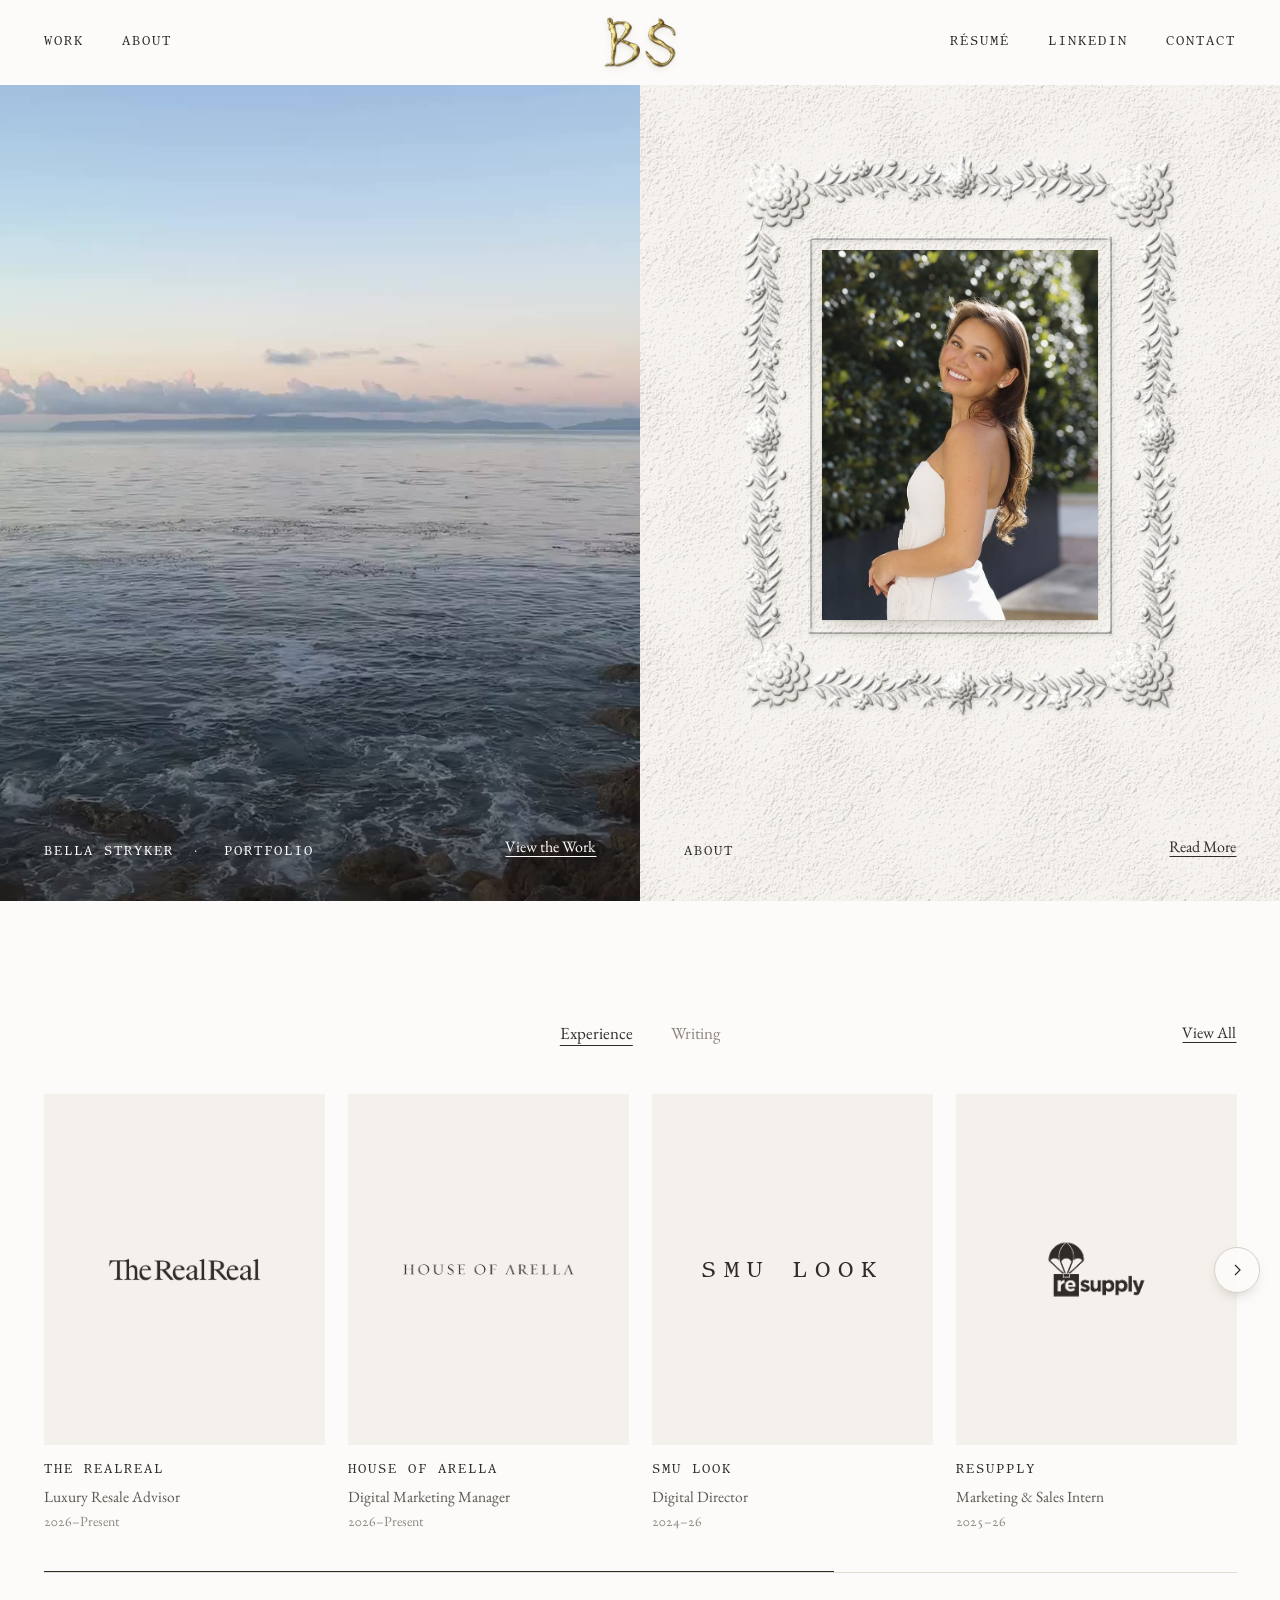
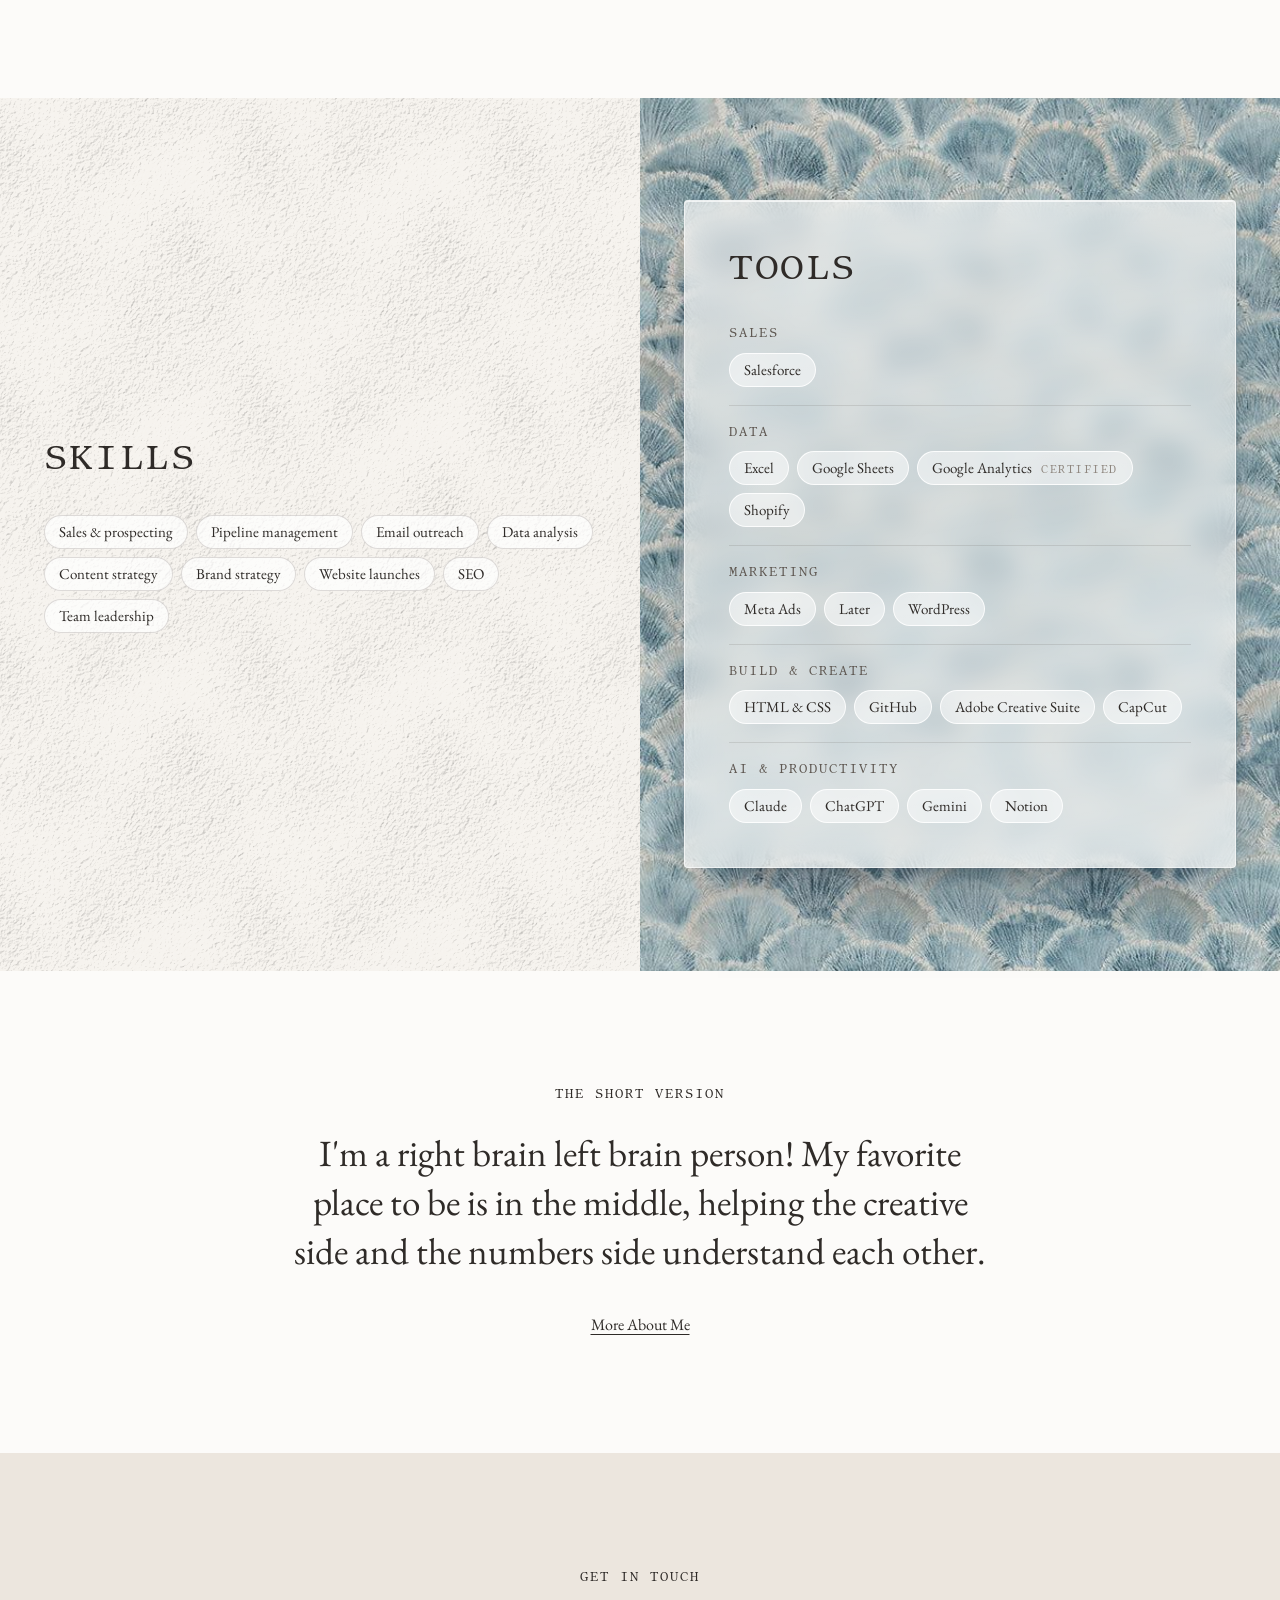
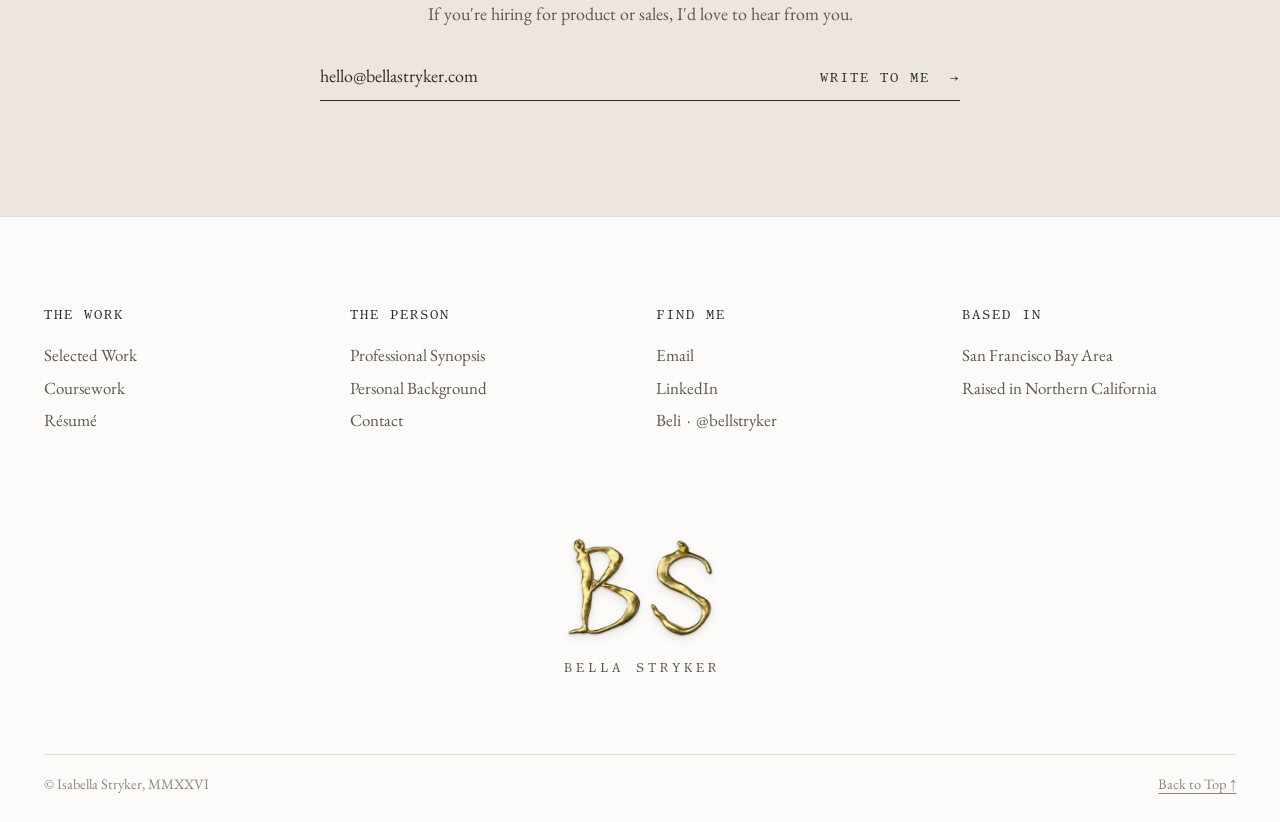
==== index.html @ 959aae9e "House of Arella role: Digital Marketing Manager Co-Authored-By: Claude Opus 5.5 <noreply@anthropic.c" ====
<!doctype html>
<html lang="en">
<head>
  <meta charset="utf-8" />
  <meta name="viewport" content="width=device-width, initial-scale=1" />
  <title>Bella Stryker — Portfolio</title>
  <meta name="description" content="Bella Stryker. Sales, product, and growth work, with degrees in Economics and Fashion Media from SMU. Based in the San Francisco Bay Area." />
  <meta name="theme-color" content="#fcfbf9" />
  <meta property="og:title" content="Bella Stryker — Portfolio" />
  <meta property="og:description" content="Bella Stryker. Sales, product, and growth work, with degrees in Economics and Fashion Media from SMU. Based in the San Francisco Bay Area." />
  <meta property="og:type" content="website" />
  <meta property="og:url" content="https://bellastryker.com/" />
  <meta property="og:image" content="https://bellastryker.com/assets/images/site/portrait.jpg" />
  <link rel="canonical" href="https://bellastryker.com/" />
  <link rel="icon" type="image/png" sizes="64x64" href="favicon.png" />
  <link rel="apple-touch-icon" href="apple-touch-icon.png" />
  <link rel="preconnect" href="https://fonts.googleapis.com" />
  <link rel="preconnect" href="https://fonts.gstatic.com" crossorigin />
  <link href="https://fonts.googleapis.com/css2?family=EB+Garamond:ital,wght@0,400;0,500;1,400&amp;family=Homemade+Apple&amp;family=Libertinus+Mono&amp;display=swap" rel="stylesheet" />
  <link rel="stylesheet" href="css/styles.css" />
  <script>
    !function(t,e){var o,n,p,r;e.__SV||(window.posthog && window.posthog.__loaded)||(window.posthog=e,e._i=[],e.init=function(i,s,a){function g(t,e){var o=e.split(".");2==o.length&&(t=t[o[0]],e=o[1]),t[e]=function(){t.push([e].concat(Array.prototype.slice.call(arguments,0)))}}(p=t.createElement("script")).type="text/javascript",p.crossOrigin="anonymous",p.async=!0,p.src=s.api_host.replace(".i.posthog.com","-assets.i.posthog.com")+"/static/array.js",(r=t.getElementsByTagName("script")[0]).parentNode.insertBefore(p,r);var u=e;for(void 0!==a?u=e[a]=[]:a="posthog",u.people=u.people||[],u.toString=function(t){var e="posthog";return"posthog"!==a&&(e+="."+a),t||(e+=" (stub)"),e},u.people.toString=function(){return u.toString(1)+".people (stub)"},o="Mi Ri init Vi Gi Rr Wi Ji Bi capture calculateEventProperties tn register register_once register_for_session unregister unregister_for_session an getFeatureFlag getFeatureFlagPayload getFeatureFlagResult isFeatureEnabled reloadFeatureFlags updateFlags updateEarlyAccessFeatureEnrollment getEarlyAccessFeatures on onFeatureFlags onSurveysLoaded onSessionId getSurveys getActiveMatchingSurveys renderSurvey displaySurvey cancelPendingSurvey canRenderSurvey canRenderSurveyAsync un identify setPersonProperties group resetGroups setPersonPropertiesForFlags resetPersonPropertiesForFlags setGroupPropertiesForFlags resetGroupPropertiesForFlags reset setIdentity clearIdentity get_distinct_id getGroups get_session_id get_session_replay_url alias set_config startSessionRecording stopSessionRecording sessionRecordingStarted captureException addExceptionStep captureLog startExceptionAutocapture stopExceptionAutocapture loadToolbar get_property getSessionProperty nn Xi createPersonProfile setInternalOrTestUser sn Hi cn opt_in_capturing opt_out_capturing has_opted_in_capturing has_opted_out_capturing get_explicit_consent_status is_capturing clear_opt_in_out_capturing Ki debug Lr rn getPageViewId captureTraceFeedback captureTraceMetric Di".split(" "),n=0;n<o.length;n++)g(u,o[n]);e._i.push([i,s,a])},e.__SV=1)}(document,window.posthog||[]);
    posthog.init('phc_nHtUKdJ2cVmvsmuaGV37hXGk35jCPASbwRm5SjpypSxK', {
        api_host: 'https://us.i.posthog.com',
        defaults: '2026-01-30',
        person_profiles: 'identified_only',
    })
  </script>
</head>
<body id="top">
  <a class="skip" href="#main">Skip to content</a>


  <header class="site-header">
    <div class="wrap site-header__inner">
      <nav class="nav" aria-label="Primary">
        <a href="work.html">Work</a>
        <a href="about.html">About</a>
      </nav>
      <button class="menu-btn" type="button" aria-expanded="false" aria-controls="drawer"><i aria-hidden="true"></i>Menu</button>

      <a href="index.html" class="wordmark" aria-label="Bella Stryker, home"><img src="assets/images/site/monogram-bs.webp" alt="BS monogram" width="672" height="459" /></a>

      <nav class="nav nav--right" aria-label="Secondary">
        <a href="assets/resume.pdf" target="_blank" rel="noopener">Résumé</a>
        <a href="https://www.linkedin.com/in/bellastryker/" target="_blank" rel="noopener">LinkedIn</a>
        <a href="contact.html">Contact</a>
      </nav>
      <a href="contact.html" class="header-cta">Contact</a>
    </div>
  </header>

  <div class="drawer" id="drawer" aria-hidden="true">
    <div class="drawer__scrim" data-close></div>
    <div class="drawer__panel" role="dialog" aria-modal="true" aria-label="Menu">
      <div class="drawer__top">
        <img class="drawer__monogram" src="assets/images/site/monogram-bs.webp" alt="BS monogram" width="672" height="459" />
        <button type="button" data-close aria-label="Close menu">
          <svg width="16" height="16" viewBox="0 0 12 12" fill="none" stroke="currentColor" stroke-width="1"><path d="M1 1l10 10M11 1L1 11"/></svg>
        </button>
      </div>
      <ul class="drawer__links">
        <li><a href="index.html">Home <span>00</span></a></li>
        <li><a href="work.html">Work <span>01</span></a></li>
        <li><a href="about.html">About <span>02</span></a></li>
        <li><a href="contact.html">Contact <span>03</span></a></li>
      </ul>
      <div class="drawer__foot">
        <a href="assets/resume.pdf" target="_blank" rel="noopener" class="link">Résumé (PDF)</a>
        <a href="https://www.linkedin.com/in/bellastryker/" target="_blank" rel="noopener" class="link">LinkedIn</a>
        <span>San Francisco Bay Area</span>
      </div>
    </div>
  </div>

  <main id="main">

    <!-- Hero: two tiles -->
    <section class="split split--hero">
      <a class="tile tile--image tile--video" href="work.html">
        <video class="tile__media" autoplay muted loop playsinline preload="auto" poster="assets/images/site/hero-ocean-poster.jpg" aria-label="Waves rolling over dark rocks under a peach and blue dusk sky">
          <source src="assets/video/hero-ocean-sm.mp4" type="video/mp4" media="(max-width: 900px)" />
          <source src="assets/video/hero-ocean.mp4" type="video/mp4" />
        </video>
        <div class="tile__caption">
          <h1 class="label">Bella Stryker &nbsp;·&nbsp; Portfolio</h1>
          <span class="link">View the Work</span>
        </div>
      </a>
      <a class="tile tile--paper" href="about.html">
        <div class="emboss">
          <img class="emboss__art" src="assets/images/site/emboss-frame.webp" alt="" width="1092" height="1362" fetchpriority="high" />
          <figure class="emboss__photo">
            <img src="assets/images/site/portrait.jpg" alt="Bella Stryker in a white dress, smiling, against a green hedge" />
          </figure>
        </div>
        <div class="tile__caption">
          <p class="label">About</p>
          <span class="link">Read More</span>
        </div>
      </a>
    </section>

    <!-- Tabbed work grid -->
    <section class="section">
      <div class="wrap">
        <div class="tabs-bar">
          <div class="tabs" role="tablist" aria-label="Selected work">
            <button class="tab" role="tab" id="tab-brand" aria-controls="panel-brand" aria-selected="true">Experience</button>
            <button class="tab" role="tab" id="tab-editorial" aria-controls="panel-editorial" aria-selected="false" tabindex="-1">Writing</button>
          </div>
          <a href="work.html" class="link">View All</a>
        </div>

        <div class="tab-panel" id="panel-brand" role="tabpanel" aria-labelledby="tab-brand">
          <div class="carousel" data-carousel>
            <button class="carousel__btn carousel__btn--prev" type="button" aria-label="Previous"><svg viewBox="0 0 16 16" aria-hidden="true"><path d="M10 3 5 8l5 5" fill="none" stroke="currentColor" stroke-width="1.2"/></svg></button>
            <div class="cards carousel__track">
            <a class="card card--swap" href="work.html#therealreal">
              <div class="card__media">
                <img class="card__logo card__logo--trr" src="assets/images/site/logo-trr.png" alt="The RealReal" />
                <div class="card__site" aria-hidden="true"><div class="card__site-bar"><i></i><i></i><i></i><span>therealreal.com</span></div><div class="card__site-view"><img src="assets/images/site/site-trr.jpg" alt="" loading="lazy" /></div></div>
              </div>
              <div class="card__body">
                <h3 class="label card__title">The RealReal</h3>
                <p class="card__sub">Luxury Resale Advisor</p>
                <p class="card__year">2026–Present</p>
              </div>
            </a>
            <a class="card card--swap" href="work.html#arella">
              <div class="card__media">
                <img class="card__logo card__logo--arella" src="assets/images/site/logo-arella.png" alt="House of Arella" />
                <div class="card__site" aria-hidden="true"><div class="card__site-bar"><i></i><i></i><i></i><span>houseofarella.com</span></div><div class="card__site-view"><img src="assets/images/site/site-arella.jpg" alt="" loading="lazy" /></div></div>
              </div>
              <div class="card__body">
                <h3 class="label card__title">House of Arella</h3>
                <p class="card__sub">Digital Marketing Manager</p>
                <p class="card__year">2026–Present</p>
              </div>
            </a>
            <a class="card card--swap" href="work.html#look">
              <div class="card__media">
                <span class="card__logo card__wordmark" aria-label="SMU LOOK">SMU LOOK</span>
                <div class="card__site" aria-hidden="true"><div class="card__site-bar"><i></i><i></i><i></i><span>smulook.com</span></div><div class="card__site-view"><img src="assets/images/smulook-screenshot.png" alt="" loading="lazy" /></div></div>
              </div>
              <div class="card__body">
                <h3 class="label card__title">SMU LOOK</h3>
                <p class="card__sub">Digital Director</p>
                <p class="card__year">2024–26</p>
              </div>
            </a>
            <a class="card card--swap" href="work.html#resupply">
              <div class="card__media">
                <img class="card__logo card__logo--resupply" src="assets/images/site/logo-resupply.png" alt="ReSupply" />
                <div class="card__site" aria-hidden="true"><div class="card__site-bar"><i></i><i></i><i></i><span>resupplyapp.com</span></div><div class="card__site-view"><img src="assets/images/site/site-resupply.jpg" alt="" loading="lazy" /></div></div>
              </div>
              <div class="card__body">
                <h3 class="label card__title">ReSupply</h3>
                <p class="card__sub">Marketing &amp; Sales Intern</p>
                <p class="card__year">2025–26</p>
              </div>
            </a>
            <a class="card card--swap" href="work.html#saisankoh">
              <div class="card__media">
                <img class="card__logo card__logo--sai" src="assets/images/site/logo-sai-sankoh.png" alt="Sai Sankoh" />
                <div class="card__site" aria-hidden="true"><div class="card__site-bar"><i></i><i></i><i></i><span>saisankoh.com</span></div><div class="card__site-view"><img src="assets/images/site/site-saisankoh.jpg" alt="" loading="lazy" /></div></div>
              </div>
              <div class="card__body">
                <h3 class="label card__title">Sai Sankoh</h3>
                <p class="card__sub">Brand Strategy Intern</p>
                <p class="card__year">2025</p>
              </div>
            </a>
            <a class="card card--swap" href="work.html#modus">
              <div class="card__media">
                <img class="card__logo card__logo--modus" src="assets/images/site/logo-modus.png" alt="ModusBPCM" />
                <div class="card__site" aria-hidden="true"><div class="card__site-bar"><i></i><i></i><i></i><span>bpcm.com</span></div><div class="card__site-view"><img src="assets/images/site/site-bpcm.jpg" alt="" loading="lazy" /></div></div>
              </div>
              <div class="card__body">
                <h3 class="label card__title">ModusBPCM</h3>
                <p class="card__sub">Design + Culture Intern</p>
                <p class="card__year">2024</p>
              </div>
            </a>
            </div>
            <button class="carousel__btn carousel__btn--next" type="button" aria-label="Next"><svg viewBox="0 0 16 16" aria-hidden="true"><path d="m6 3 5 5-5 5" fill="none" stroke="currentColor" stroke-width="1.2"/></svg></button>
            <div class="carousel__progress"><i></i></div>
          </div>
        </div>

        <div class="tab-panel" id="panel-editorial" role="tabpanel" aria-labelledby="tab-editorial" hidden>
          <div class="carousel" data-carousel>
            <button class="carousel__btn carousel__btn--prev" type="button" aria-label="Previous"><svg viewBox="0 0 16 16" aria-hidden="true"><path d="M10 3 5 8l5 5" fill="none" stroke="currentColor" stroke-width="1.2"/></svg></button>
            <div class="cards carousel__track">
            <a class="card" href="work.html#look-feature">
              <div class="card__media">
                <img class="card__doc card__doc--tall" src="assets/images/LookStory1.png" alt="Instagram story for the LOOK feature" loading="lazy" />
              </div>
              <div class="card__body">
                <h3 class="label card__title">Is Gen Z Ending Outfit Repeating?</h3>
                <p class="card__sub">Feature Story</p>
                <p class="card__year">2026</p>
              </div>
            </a>
            <a class="card" href="work.html#runway-review">
              <div class="card__media">
                <img class="card__doc" src="assets/images/site/runway-review-cover.jpg" alt="First page of the runway review" loading="lazy" />
              </div>
              <div class="card__body">
                <h3 class="label card__title">A Revolution That Wasn't</h3>
                <p class="card__sub">Runway Review</p>
                <p class="card__year">2026</p>
              </div>
            </a>
            <a class="card" href="work.html#resupply">
              <div class="card__media">
                <img class="card__doc" src="assets/images/site/resupply-journal-tile.jpg" alt="A ReSupply blog post by Isabella Stryker" loading="lazy" />
              </div>
              <div class="card__body">
                <h3 class="label card__title">The ReSupply Journal</h3>
                <p class="card__sub">29 Published Posts</p>
                <p class="card__year">2025–26</p>
              </div>
            </a>
            </div>
            <button class="carousel__btn carousel__btn--next" type="button" aria-label="Next"><svg viewBox="0 0 16 16" aria-hidden="true"><path d="m6 3 5 5-5 5" fill="none" stroke="currentColor" stroke-width="1.2"/></svg></button>
            <div class="carousel__progress"><i></i></div>
          </div>
        </div>
      </div>
    </section>

    <!-- Skills + tools -->
    <section class="split split--kit">
      <div class="kit kit--paper">
        <div class="kit__inner reveal">
          <h2 class="h-lg">Skills</h2>
          <ul class="pills pills--sm"><li>Sales &amp; prospecting</li><li>Pipeline management</li><li>Email outreach</li><li>Data analysis</li><li>Content strategy</li><li>Brand strategy</li><li>Website launches</li><li>SEO</li><li>Team leadership</li></ul>
        </div>
      </div>
      <div class="kit kit--photo">
        <div class="kit__inner kit-glass reveal">
          <h2 class="h-lg">Tools</h2>
          <dl class="stack">
          <div><dt class="label">Sales</dt><dd><ul class="pills pills--sm"><li>Salesforce</li></ul></dd></div>
          <div><dt class="label">Data</dt><dd><ul class="pills pills--sm"><li>Excel</li><li>Google Sheets</li><li>Google Analytics <span class="pill__tag">Certified</span></li><li>Shopify</li></ul></dd></div>
          <div><dt class="label">Marketing</dt><dd><ul class="pills pills--sm"><li>Meta Ads</li><li>Later</li><li>WordPress</li></ul></dd></div>
          <div><dt class="label">Build &amp; create</dt><dd><ul class="pills pills--sm"><li>HTML &amp; CSS</li><li>GitHub</li><li>Adobe Creative Suite</li><li>CapCut</li></ul></dd></div>
          <div><dt class="label">AI &amp; productivity</dt><dd><ul class="pills pills--sm"><li>Claude</li><li>ChatGPT</li><li>Gemini</li><li>Notion</li></ul></dd></div>
          </dl>
        </div>
      </div>
    </section>

    <!-- Statement -->
    <section class="section center">
      <div class="wrap reveal">
        <p class="label">The Short Version</p>
        <p class="statement">I'm a right brain left brain person! My favorite place to be is in the middle, helping the creative side and the numbers side understand each other.</p>
        <a href="about.html" class="link">More About Me</a>
      </div>
    </section>

    <section class="section bg-sand">
      <div class="wrap">
        <div class="letter reveal">
          <p class="label">Get in Touch</p>
          <p>If you're hiring for product or sales, I'd love to hear from you.</p>
          <a class="letter__row" href="mailto:hello@bellastryker.com">
            <span>hello@bellastryker.com</span>
            <span class="label">Write to Me &nbsp;→</span>
          </a>
        </div>
      </div>
    </section>
  </main>

  <footer class="site-footer">
    <div class="wrap">
      <div class="footer__cols">
        <div>
          <p class="label">The Work</p>
          <ul>
            <li><a href="work.html">Selected Work</a></li>
            <li><a href="work.html#coursework">Coursework</a></li>
            <li><a href="assets/resume.pdf" target="_blank" rel="noopener">Résumé</a></li>
          </ul>
        </div>
        <div>
          <p class="label">The Person</p>
          <ul>
            <li><a href="about.html">Professional Synopsis</a></li>
            <li><a href="about.html#off-the-clock">Personal Background</a></li>
            <li><a href="contact.html">Contact</a></li>
          </ul>
        </div>
        <div>
          <p class="label">Find Me</p>
          <ul>
            <li><a href="mailto:hello@bellastryker.com">Email</a></li>
            <li><a href="https://www.linkedin.com/in/bellastryker/" target="_blank" rel="noopener">LinkedIn</a></li>
            <li>Beli &nbsp;·&nbsp; @bellstryker</li>
          </ul>
        </div>
        <div>
          <p class="label">Based In</p>
          <ul>
            <li>San Francisco Bay Area</li>
            <li>Raised in Northern California</li>
          </ul>
        </div>
      </div>
      <img class="footer__monogram" src="assets/images/site/monogram-bs.webp" alt="BS monogram" width="672" height="459" loading="lazy" />
      <p class="label footer__name">Bella Stryker</p>
      <div class="footer__base">
        <span>© Isabella Stryker, <span data-year>MMXXVI</span></span>
        <a href="#top" class="link" style="font-size:14.5px;">Back to Top ↑</a>
      </div>
    </div>
  </footer>

  <script src="js/main.js"></script>
</body>
</html>
---- css/styles.css ----
/* =========================================================
   Isabella Stryker — bellastryker.com
   Nov 2026 redesign. Editorial, quiet-luxury system:
   Garamond serifs with italic accents, tiny tracked caps,
   warm linen neutrals, full-bleed split tiles.
   ========================================================= */

:root {
  /* Palette — warm neutrals, earth-toned ink */
  --paper:     #fcfbf9;   /* page */
  --linen:     #f4f0eb;   /* tiles, panels */
  --sand:      #ece6de;   /* deeper band */
  --stone:     #d8cfc4;   /* rules, frames */
  --hair:      #e5ded5;   /* hairlines */
  --ink:       #2f2b28;   /* text */
  --ink-soft:  #5f5852;
  --ink-mute:  #8e867e;
  --espresso:  #2a2623;   /* dark tile */
  --cream:     #f3eee7;   /* text on dark */

  /* Type */
  /* Headers & titles — Cece uses ABC Gaisyr Semi Mono (paid, Dinamo). Libertinus Mono is the free stand-in;
     to switch, add an @font-face for Gaisyr and put it first in this stack. */
  --title:   "Libertinus Mono", "Courier Prime", "Courier New", ui-monospace, monospace;
  --serif:   "EB Garamond", Garamond, Georgia, "Times New Roman", serif;

  /* Layout */
  --max: 1440px;
  --gutter: clamp(18px, 3.4vw, 52px);
  --header-h: 84px;
  --ease: cubic-bezier(.22, .61, .36, 1);
}

*, *::before, *::after { box-sizing: border-box; }

html { scroll-behavior: smooth; -webkit-text-size-adjust: 100%; }

body {
  margin: 0;
  background: var(--paper);
  color: var(--ink);
  font-family: var(--serif);
  font-size: 18px;
  line-height: 1.55;
  -webkit-font-smoothing: antialiased;
  -moz-osx-font-smoothing: grayscale;
  text-rendering: optimizeLegibility;
  overflow-x: hidden;
}

a { color: inherit; text-decoration: none; }
img, video { max-width: 100%; display: block; }
button { font: inherit; color: inherit; background: none; border: 0; padding: 0; cursor: pointer; }
p { margin: 0 0 1em; }
::selection { background: var(--sand); color: var(--ink); }

/* -------- Type primitives -------- */
.label {
  font-family: var(--title);
  font-size: 12.5px;
  font-weight: 400;
  letter-spacing: 0.16em;
  text-transform: uppercase;
  line-height: 1.4;
  margin: 0;
}
.label--mute { color: var(--ink-mute); }

h1, h2, h3, .display {
  font-family: var(--title);
  font-weight: 400;
  line-height: 1.16;
  letter-spacing: 0.04em;
  text-transform: uppercase;
  margin: 0;
}
h1 em, h2 em, h3 em, .display em { font-style: normal; }
h1, h2 { text-wrap: balance; }

.h-xl { font-size: clamp(1.9rem, 3.8vw, 3.3rem); }
.h-lg { font-size: clamp(1.7rem, 2.9vw, 2.6rem); }
.h-md { font-size: clamp(1.4rem, 2.2vw, 2rem); }

.lede {
  font-size: clamp(1.1rem, 1.5vw, 1.3rem);
  line-height: 1.55;
  color: var(--ink-soft);
}

.link {
  font-family: var(--serif);
  font-size: 16px;
  text-decoration: underline;
  text-decoration-thickness: 1px;
  text-underline-offset: 4px;
  transition: opacity .25s var(--ease), text-underline-offset .25s var(--ease);
  white-space: nowrap;
}
.link:hover { text-underline-offset: 7px; }

.wrap {
  width: 100%;
  max-width: var(--max);
  margin-inline: auto;
  padding-inline: var(--gutter);
}

.section { padding-block: clamp(64px, 9vw, 128px); }
.section--tight { padding-block: clamp(48px, 6vw, 84px); }
.bg-linen { background: var(--linen); }
.bg-sand { background: var(--sand); }
.center { text-align: center; }

.skip { position: absolute; left: -9999px; top: 8px; z-index: 100; background: var(--paper); padding: 8px 14px; }
.skip:focus { left: 12px; }

/* -------- Header -------- */
.site-header {
  position: sticky;
  top: 0;
  z-index: 50;
  background: var(--paper);
  border-bottom: 1px solid transparent;
  transition: border-color .3s var(--ease), background .3s var(--ease);
}
.site-header.is-scrolled { border-bottom-color: var(--hair); background: rgba(252, 251, 249, .96); backdrop-filter: blur(8px); }

.site-header__inner {
  height: var(--header-h);
  display: grid;
  grid-template-columns: 1fr auto 1fr;
  align-items: center;
  gap: 24px;
}

.nav { display: flex; gap: clamp(22px, 3vw, 52px); }
.nav--right { justify-content: flex-end; }
.nav a {
  position: relative;
  font-family: var(--title);
  font-size: 12.5px;
  font-weight: 400;
  letter-spacing: 0.16em;
  text-transform: uppercase;
  padding-block: 6px;
}
.nav a::after {
  content: "";
  position: absolute;
  left: 0; right: 0; bottom: 0;
  height: 1px;
  background: currentColor;
  transform: scaleX(0);
  transform-origin: left;
  transition: transform .35s var(--ease);
}
.nav a:hover::after, .nav a[aria-current="page"]::after { transform: scaleX(1); }

.wordmark { display: block; line-height: 0; }
.wordmark img {
  height: clamp(44px, 4vw, 58px);
  width: auto;
  filter: drop-shadow(0 1px .5px rgba(90, 66, 30, .25)) drop-shadow(0 3px 3px rgba(90, 66, 30, .1));
}

.menu-btn, .header-cta { display: none; }

/* -------- Mobile drawer -------- */
.drawer {
  position: fixed;
  inset: 0;
  z-index: 80;
  pointer-events: none;
}
.drawer__scrim {
  position: absolute; inset: 0;
  background: rgba(42, 38, 35, .35);
  opacity: 0;
  transition: opacity .4s var(--ease);
}
.drawer__panel {
  position: absolute;
  top: 0; left: 0; bottom: 0;
  width: min(420px, 88vw);
  background: var(--paper);
  transform: translateX(-100%);
  transition: transform .5s var(--ease);
  display: flex;
  flex-direction: column;
  padding: 22px var(--gutter) 32px;
  overflow-y: auto;
}
.drawer.is-open { pointer-events: auto; }
.drawer.is-open .drawer__scrim { opacity: 1; }
.drawer.is-open .drawer__panel { transform: none; }
.drawer__top { display: flex; justify-content: space-between; align-items: center; margin-bottom: 44px; }
.drawer__links { list-style: none; margin: 0; padding: 0; }
.drawer__links li { border-bottom: 1px solid var(--hair); }
.drawer__links a {
  display: flex; justify-content: space-between; align-items: baseline;
  font-family: var(--title);
  font-size: 24px;
  font-weight: 400;
  text-transform: uppercase;
  letter-spacing: .06em;
  padding-block: 16px;
}
.drawer__links a span { font-size: 12px; letter-spacing: .16em; color: var(--ink-mute); }
.drawer__foot { margin-top: auto; padding-top: 40px; display: grid; gap: 10px; font-size: 16px; color: var(--ink-soft); }
body.is-locked { overflow: hidden; }

/* -------- Split tiles (the Cece motif) -------- */
.split {
  display: grid;
  grid-template-columns: 1fr 1fr;
}
.split--hero { min-height: calc(100vh - var(--header-h)); min-height: calc(100svh - var(--header-h)); }

.tile {
  position: relative;
  overflow: hidden;
  min-height: clamp(520px, 62vw, 860px);
  display: flex;
  align-items: center;
  justify-content: center;
  isolation: isolate;
}
.split--hero .tile { min-height: 100%; }

.tile--image > img,
.tile--image > video,
.tile--image > picture img {
  position: absolute; inset: 0;
  width: 100%; height: 100%;
  object-fit: cover;
  z-index: -2;
  transition: transform 1.6s var(--ease);
}
.tile--image::after {           /* soft scrim so captions read */
  content: "";
  position: absolute; inset: auto 0 0 0;
  height: 42%;
  background: linear-gradient(to top, rgba(28, 24, 21, .52), rgba(28, 24, 21, 0));
  z-index: -1;
}
a.tile--image:hover > img, a.tile--image:hover > video { transform: scale(1.025); }
.tile--video { background: #93a3b5 url("../assets/images/site/hero-ocean-poster.jpg") center / cover; }

.tile--linen { background: var(--linen); }
.tile--dark { background: var(--espresso); color: var(--cream); }
.tile--image, .tile--dark { color: #fff; }

.tile__caption {
  position: absolute;
  left: var(--gutter); right: var(--gutter); bottom: clamp(24px, 3.2vw, 46px);
  display: grid;
  grid-template-columns: 1fr auto;
  column-gap: 24px;
  row-gap: 12px;
  align-items: end;
}
.tile__caption .label { grid-column: 1; }
.tile__caption p:not(.label) { grid-column: 1; margin: 0; font-size: 16.5px; line-height: 1.45; max-width: 34ch; }
.tile__caption .link { grid-column: 2; grid-row: 1; justify-self: end; }
.tile--linen .tile__caption { color: var(--ink); }

/* Framed photo on a linen tile */
.frame {
  width: min(46%, 380px, calc((100vh - 360px) * 0.72));
  min-width: 200px;
  background: var(--paper);
  padding: clamp(10px, 1.2vw, 16px);
  border: 1px solid var(--stone);
  outline: 1px solid var(--stone);
  outline-offset: clamp(8px, 1vw, 14px);
  box-shadow: 0 30px 60px -34px rgba(47, 43, 40, .35);
  margin-bottom: 96px;
}
.frame img { width: 100%; aspect-ratio: 3 / 4; object-fit: cover; }

/* Embossed-paper frame (hero) — photo window sits at 74,82 → 290,372 of a 364×454 artboard */
.tile--paper { background-color: #f6f3ee; }
/* tactile cotton-paper relief, lit from the top-left like the embossing; sits over the frame art, under the photo */
.tile--paper::before {
  content: "";
  position: absolute; inset: 0;
  z-index: 1;
  pointer-events: none;
  background: url("../assets/images/site/paper-texture.jpg") 0 0 / 256px 256px;
  mix-blend-mode: hard-light;
  opacity: var(--paper-tooth, .4);
}
.tile--paper .emboss__photo { z-index: 2; }
.tile--paper .tile__caption { z-index: 3; }
.emboss {
  position: relative;
  width: min(80%, 560px, calc((100vh - 320px) * 0.8018));
  min-width: 240px;
  aspect-ratio: 364 / 454;
  margin-bottom: 116px;
}
.emboss__art { position: absolute; inset: 0; width: 100%; height: 100%; }
.emboss__photo {
  position: absolute;
  left: 20.33%; top: 18.06%; width: 59.34%; height: 63.88%;
  margin: 0;
  background: var(--linen);
  box-shadow: 0 1px 1.5px rgba(70, 58, 48, .16), 0 12px 24px -14px rgba(70, 58, 48, .38);
}
.emboss__photo img { width: 100%; height: 100%; object-fit: cover; object-position: 58% 26%; transition: transform 1.6s var(--ease); }
a.tile--paper:hover .emboss__photo img { transform: scale(1.02); }
.emboss__photo { overflow: hidden; }
.tile--paper .tile__caption { color: var(--ink); }

/* Dark tile with centred display line */
.tile__feature {
  text-align: center;
  padding: 0 var(--gutter) 90px;
}
.tile__feature .display {
  font-size: clamp(1.9rem, 3.6vw, 3.2rem);
  letter-spacing: .05em;
  margin-top: 20px;
}
.tile__feature .label { color: rgba(243, 238, 231, .7); }
.tile--dark::before {          /* engraved double frame */
  content: "";
  position: absolute;
  inset: clamp(12px, 1.3vw, 18px);
  border: 1px solid rgba(243, 238, 231, .16);
  outline: 1px solid rgba(243, 238, 231, .1);
  outline-offset: -8px;
  pointer-events: none;
}
.tile--dark .tile__caption { left: calc(var(--gutter) + 10px); right: calc(var(--gutter) + 10px); }

/* -------- Tabbed work grid -------- */
.tabs-bar {
  display: grid;
  grid-template-columns: 1fr auto 1fr;
  align-items: center;
  margin-bottom: clamp(28px, 3.4vw, 44px);
}
.tabs { display: flex; gap: clamp(20px, 3vw, 40px); justify-content: center; grid-column: 2; }
.tab {
  font-family: var(--serif);
  font-size: 17px;
  color: var(--ink-mute);
  padding-block: 4px;
  text-decoration: underline;
  text-decoration-color: transparent;
  text-decoration-thickness: 1px;
  text-underline-offset: 6px;
  transition: color .25s var(--ease), text-decoration-color .25s var(--ease);
}
.tab:hover { color: var(--ink); }
.tab[aria-selected="true"] { color: var(--ink); text-decoration-color: currentColor; }
.tabs-bar .link { grid-column: 3; justify-self: end; }

.tab-panel[hidden] { display: none; }
.cards {
  display: grid;
  grid-template-columns: repeat(4, 1fr);
  gap: clamp(14px, 1.8vw, 26px);
  animation: fade .6s var(--ease);
}
@keyframes fade { from { opacity: 0; transform: translateY(8px); } to { opacity: 1; transform: none; } }

.card { display: block; }
.card__media {
  position: relative;
  aspect-ratio: 4 / 5;
  background: var(--linen);
  overflow: hidden;
  display: grid;
  place-items: center;
}
.card__media > * { grid-area: 1 / 1; }
.card__logo { width: 58%; max-height: 44%; object-fit: contain; transition: transform .8s var(--ease); }
.card__logo--arella { width: 68%; }
.card__logo--resupply { width: 38%; }
.card__logo--sai { width: 46%; }
.card__logo--modus { width: 44%; }
.card__wordmark { width: auto; font-family: var(--title); font-size: clamp(1.15rem, 1.9vw, 1.6rem); letter-spacing: .32em; text-transform: uppercase; color: var(--ink); white-space: nowrap; }
.card__doc {
  width: 60%;
  box-shadow: 0 22px 40px -24px rgba(47, 43, 40, .45), 0 1px 2px rgba(47, 43, 40, .08);
  transition: transform .8s var(--ease);
}
.card__doc--tall { width: 44%; }
.card__alt {
  position: absolute; inset: 0;
  width: 100%; height: 100%;
  object-fit: cover;
  opacity: 0;
  transition: opacity .6s var(--ease), transform 1.2s var(--ease);
  transform: scale(1.03);
}
.card__alt--blend { mix-blend-mode: multiply; }
.card:hover .card__alt, .card:focus-visible .card__alt { opacity: 1; transform: none; }
.card:hover .card__logo, .card:hover .card__doc { transform: scale(1.04); }
.card__logo { transition: transform .8s var(--ease), opacity .4s var(--ease); }
.card--swap:hover .card__logo, .card--swap:focus-visible .card__logo { opacity: 0; }
.card__body { padding-top: 16px; }
.card__title { font-size: 12.5px; }
.card__sub { margin: 6px 0 0; font-size: 15.5px; color: var(--ink-soft); }
.card__year { margin: 2px 0 0; font-size: 14px; color: var(--ink-mute); font-variant-numeric: oldstyle-nums; }

/* -------- Four-up values row -------- */
.values {
  display: grid;
  grid-template-columns: repeat(4, 1fr);
  gap: clamp(24px, 3vw, 48px);
}
.value { display: grid; grid-template-columns: 46px 1fr; column-gap: 18px; align-content: start; align-items: start; }
.value svg { width: 46px; height: 46px; color: var(--ink); grid-row: span 2; }
.value .label { padding-top: 6px; }
.value p { margin: 8px 0 0; font-size: 15.5px; line-height: 1.5; color: var(--ink-soft); grid-column: 2; }
.values--rule { border-top: 1px solid var(--hair); padding-top: clamp(32px, 4vw, 52px); }

/* -------- Statement paragraph -------- */
.statement {
  font-family: var(--serif);
  font-weight: 400;
  font-size: clamp(1.6rem, 2.9vw, 2.45rem);
  line-height: 1.32;
  max-width: 25em;
  margin: 26px auto 34px;
  text-wrap: balance;
}
.statement em { font-style: italic; }

/* -------- Gallery (off the clock) -------- */
.gallery-head { display: flex; justify-content: space-between; align-items: end; gap: 24px; margin-bottom: 28px; }
.gallery-head h2 { font-size: clamp(1.4rem, 2.2vw, 1.9rem); }
.gallery { display: grid; grid-template-columns: repeat(4, 1fr); gap: clamp(8px, 1vw, 14px); }
.gallery figure { margin: 0; position: relative; overflow: hidden; }
.gallery img { width: 100%; aspect-ratio: 1; object-fit: cover; transition: transform 1.2s var(--ease); }
.gallery figcaption {
  position: absolute; inset: auto 0 0 0;
  padding: 40px 16px 14px;
  font-style: italic;
  font-size: 15px;
  color: #fff;
  background: linear-gradient(to top, rgba(28, 24, 21, .55), transparent);
  opacity: 0;
  transition: opacity .4s var(--ease);
}
.gallery figure:hover img { transform: scale(1.04); }
.gallery figure:hover figcaption { opacity: 1; }

/* -------- Letter band (newsletter stand-in) -------- */
.letter { max-width: 640px; margin-inline: auto; text-align: center; }
.letter p:not(.label) { font-size: 18px; color: var(--ink-soft); margin: 14px 0 34px; }
.letter__row {
  display: flex; justify-content: space-between; align-items: baseline; gap: 20px;
  border-bottom: 1px solid var(--ink);
  padding-bottom: 10px;
  text-align: left;
  font-size: 18px;
  transition: gap .3s var(--ease);
}
.letter__row .label { white-space: nowrap; }
.letter__row:hover { gap: 32px; }

/* -------- Footer -------- */
.site-footer { padding-top: clamp(56px, 7vw, 96px); border-top: 1px solid var(--hair); }
.footer__cols { display: grid; grid-template-columns: repeat(4, 1fr); gap: 32px; }
.footer__cols ul { list-style: none; margin: 18px 0 0; padding: 0; display: grid; gap: 6px; }
.footer__cols a, .footer__cols li { font-size: 17px; color: var(--ink-soft); }
.footer__cols a:hover { color: var(--ink); text-decoration: underline; text-underline-offset: 4px; }
.footer__monogram {
  display: block;
  height: clamp(84px, 8vw, 124px);
  width: auto;
  margin: clamp(64px, 8vw, 112px) auto 0;
  filter: drop-shadow(0 1px 1px rgba(90, 66, 30, .28)) drop-shadow(0 4px 4px rgba(90, 66, 30, .12));
}
.drawer__monogram { height: 38px; width: auto; filter: drop-shadow(0 1px 1px rgba(90, 66, 30, .2)); }
.footer__name {
  text-align: center;
  letter-spacing: .32em;
  padding-left: .32em;            /* optically re-centre trailing tracking */
  color: var(--ink-soft);
  margin: 22px 0 clamp(52px, 6vw, 84px);
}
.footer__base {
  display: flex; justify-content: space-between; gap: 16px;
  border-top: 1px solid var(--hair);
  padding-block: 18px 26px;
  font-size: 14.5px;
  color: var(--ink-mute);
}

/* -------- Page hero (interior pages) -------- */
.page-hero { text-align: center; padding-block: clamp(72px, 10vw, 140px) clamp(48px, 6vw, 80px); }
.page-hero h1 { margin: 24px auto 28px; max-width: 18em; }
.page-hero .lede { max-width: 44ch; margin-inline: auto; }

.index-strip {
  display: flex; flex-wrap: wrap; justify-content: center;
  gap: 10px clamp(18px, 2.6vw, 36px);
  border-block: 1px solid var(--hair);
  padding-block: 18px;
}
.index-strip a { font-family: var(--title); font-size: 12.5px; letter-spacing: .16em; text-transform: uppercase; color: var(--ink-soft); }
.index-strip a span { margin-right: 8px; color: var(--ink-mute); }
.index-strip a:hover { color: var(--ink); }

/* Work page: texture collage as a full-bleed hero photo.
   --veil is how much paper sits over the image (higher = softer); the radial glow keeps the headline legible. */
.hero-photo {
  --veil: .4;
  background:
    radial-gradient(ellipse var(--glow-w, 48%) 58% at 50% 50%, rgba(252, 251, 249, .62), rgba(252, 251, 249, 0) 72%),
    linear-gradient(rgba(252, 251, 249, var(--veil)), rgba(252, 251, 249, var(--veil))),
    url("../assets/images/site/work-hero.jpg") center / cover no-repeat;
}
.hero-photo .page-hero { padding-block: clamp(96px, 12vw, 168px); }
.hero-photo + .wrap .index-strip { border-top: 0; }
@media (max-width: 560px) { .hero-photo { --veil: .5; --glow-w: 95%; } }

/* Home: skills + tools, two panels. Same materials as the hero and About:
   textured paper on the left, a frosted-glass card over the blue embroidery on the right. */
.split--kit .kit { position: relative; isolation: isolate; display: flex; align-items: center; padding: clamp(64px, 8vw, 120px) var(--gutter); }
.kit--paper { background-color: #f6f3ee; }
.kit--paper::before {
  content: ""; position: absolute; inset: 0; z-index: -1; pointer-events: none;
  background: url("../assets/images/site/paper-texture.jpg") 0 0 / 256px 256px;
  mix-blend-mode: hard-light; opacity: var(--paper-tooth, .4);
}
.kit--photo { background: #a9bccb url("../assets/images/site/scrap-fans-blue.jpg") center / cover no-repeat; }
.kit__inner { width: 100%; max-width: 560px; margin-inline: auto; }
.kit h2 { margin: 0 0 clamp(24px, 3vw, 36px); }
.kit-glass {
  padding: clamp(28px, 3.5vw, 48px);
  border-radius: 4px;
  background: linear-gradient(170deg, rgba(255, 255, 255, .64) 0%, rgba(255, 255, 255, .5) 50%, rgba(255, 255, 255, .66) 100%);
  -webkit-backdrop-filter: blur(14px) saturate(1.1);
  backdrop-filter: blur(14px) saturate(1.1);
  border: 1px solid rgba(255, 255, 255, .6);
  box-shadow: inset 0 1px 0 rgba(255, 255, 255, .7), 0 10px 22px -14px rgba(10, 20, 35, .35), 0 40px 70px -34px rgba(10, 20, 35, .5);
}
.pills { list-style: none; margin: 0; padding: 0; display: flex; flex-wrap: wrap; gap: 10px; }
.pills li { border: 1px solid rgba(95, 88, 82, .32); border-radius: 999px; padding: 9px 18px; font-size: 16.5px; line-height: 1.2; color: var(--ink); background: rgba(255, 255, 255, .28); }
.pills--sm { gap: 8px; }
.pills--sm li { font-size: 15px; padding: 7px 14px; border-color: rgba(255, 255, 255, .85); background: rgba(255, 255, 255, .5); }
.kit--paper .pills--sm li { border-color: rgba(95, 88, 82, .2); background: rgba(255, 255, 255, .7); }
.pill__tag { font-family: var(--title); font-size: 10.5px; letter-spacing: .14em; text-transform: uppercase; color: var(--ink-mute); margin-left: 6px; }
.stack { margin: 0; display: grid; gap: 18px; }
.stack > div { display: grid; gap: 10px; padding-top: 18px; border-top: 1px solid rgba(95, 88, 82, .16); }
.stack > div:first-child { border-top: 0; padding-top: 0; }
.stack dt { color: var(--ink-soft); }
.stack dd { margin: 0; }

/* Sub-section heading inside a page (e.g. Coursework on Work) */
.subhead { text-align: center; padding-block: clamp(72px, 9vw, 128px) clamp(8px, 2vw, 24px); border-bottom: 0; scroll-margin-top: var(--header-h); }
.subhead h2 { margin: 24px auto 28px; max-width: 18em; }
.subhead .lede { max-width: 44ch; margin-inline: auto; }

/* -------- Case studies -------- */
.case { padding-block: clamp(64px, 8vw, 120px); border-bottom: 1px solid var(--hair); scroll-margin-top: var(--header-h); }
.case:last-of-type { border-bottom: 0; }
.case__inner {
  display: grid;
  grid-template-columns: minmax(240px, 4fr) 8fr;
  gap: clamp(32px, 6vw, 112px);
  align-items: start;
}
.case__aside { position: sticky; top: calc(var(--header-h) + 32px); }
.case__no { font-family: var(--title); text-transform: uppercase; letter-spacing: .06em; font-size: clamp(1.8rem, 2.8vw, 2.5rem); line-height: 1; margin: 0 0 28px; color: var(--ink-mute); }
.case__meta { margin: 0; display: grid; gap: 16px; border-top: 1px solid var(--hair); padding-top: 22px; }
.case__meta dt { font-family: var(--title); font-size: 12px; letter-spacing: .16em; text-transform: uppercase; color: var(--ink-mute); }
.case__meta dd { margin: 3px 0 0; font-size: 18px; }
.case__aside-media { margin-top: 32px; display: block; }
.case__main h2 { font-size: clamp(1.55rem, 2.5vw, 2.25rem); line-height: 1.2; margin-bottom: clamp(32px, 4vw, 52px); max-width: 22em; }
.case__body { display: grid; gap: 30px; max-width: 64ch; }
.case__block .label { margin-bottom: 10px; color: var(--ink-mute); }
.case__block p { margin: 0; font-size: 18.5px; line-height: 1.6; }
.case__meta-note { display: block; margin-top: 2px; font-size: 15px; color: var(--ink-mute); }
/* Results grid (The RealReal) */
.stats { list-style: none; margin: 4px 0 0; padding: 0; display: grid; grid-template-columns: repeat(2, minmax(0, 1fr)); gap: 28px 40px; }
.stats li { border-top: 1px solid var(--hair); padding-top: 16px; }
.stats__num { display: block; font-family: var(--title); font-size: clamp(1.9rem, 3vw, 2.6rem); line-height: 1.05; letter-spacing: .02em; text-transform: uppercase; color: var(--ink); white-space: nowrap; }
.stats__text { display: block; margin-top: 10px; font-size: 16.5px; line-height: 1.45; color: var(--ink-soft); }
.case__block .stats__note { margin-top: 22px; font-size: 14.5px; color: var(--ink-soft); }
@media (max-width: 560px) { .stats { gap: 24px 20px; } .stats__num { font-size: 1.65rem; } .stats__text { font-size: 15.5px; } }
/* Percent-of-quota bars (The RealReal): name | bar | value, quota hairline at 100% */
.quota { margin: 40px 0 0; }
.quota__chart { --name: 52px; --val: 52px; --gap: 14px; --bar: #b0873a; }
.quota__group { margin: 16px 0 2px; font-family: var(--title); font-size: 11.5px; letter-spacing: .16em; text-transform: uppercase; color: var(--ink-soft); }
.quota__group:first-child { margin-top: 4px; }
.quota__row { display: grid; grid-template-columns: var(--name) minmax(0, 1fr) var(--val); column-gap: var(--gap); align-items: center; }
.quota__name { font-size: 16px; color: var(--ink-soft); }
.quota__track { position: relative; height: 32px; display: flex; align-items: center; border-left: 1px solid var(--stone); }
.quota__track::after { content: ""; position: absolute; z-index: 2; top: 0; bottom: 0; left: calc(50% - .5px); width: 1px; background: var(--ink-soft); }
.quota__bar { position: relative; z-index: 1; height: 14px; width: calc(var(--v) / 200 * 100%); background: var(--bar); border-radius: 0 4px 4px 0; transition: filter .2s var(--ease); }
.quota__row:hover .quota__bar { filter: brightness(.86); }
.quota__val { font-family: var(--title); font-size: 15px; color: var(--ink); text-align: right; }
.quota__axis { display: grid; grid-template-columns: var(--name) minmax(0, 1fr) var(--val); column-gap: var(--gap); margin-top: 4px; }
.quota__ticks { position: relative; height: 22px; border-top: 1px solid var(--stone); font-family: var(--title); font-size: 11.5px; letter-spacing: .04em; color: var(--ink-soft); }
.quota__ticks span { position: absolute; top: 5px; }
.quota__ticks span:nth-child(1) { left: 0; }
.quota__ticks span:nth-child(2) { left: 50%; transform: translateX(-50%); }
.quota__ticks span:nth-child(3) { right: 0; }
.sr-only { position: absolute; width: 1px; height: 1px; padding: 0; margin: -1px; overflow: hidden; clip: rect(0 0 0 0); white-space: nowrap; border: 0; }

.media-tile { background: var(--linen); display: grid; place-items: center; aspect-ratio: 4 / 5; overflow: hidden; }
.media-tile video, .media-tile img.cover { width: 100%; height: 100%; object-fit: cover; }
.media-tile .blend { mix-blend-mode: multiply; }
.media-tile .logo { width: 56%; }
.media-tile--wide { aspect-ratio: 16 / 8; margin-top: clamp(40px, 5vw, 64px); }
.media-tile--wide .logo { width: min(36%, 300px); }
.media-caption { margin-top: 12px; font-size: 14.5px; font-style: italic; color: var(--ink-mute); }

/* Browser-frame embeds */
.embeds { display: grid; grid-template-columns: 1fr 1fr; gap: clamp(14px, 2vw, 26px); margin-top: clamp(40px, 5vw, 64px); }
.embeds--one { grid-template-columns: 1fr; }
.embed { display: block; background: var(--linen); padding: 12px 12px 0; --h: 440px; }
.embed__bar { display: flex; justify-content: space-between; align-items: center; padding: 2px 4px 12px; }
.embed__bar .label { font-size: 11px; color: var(--ink-soft); }
.embed__bar span:last-child { font-size: 14px; font-style: italic; color: var(--ink-mute); }
.embed__view { height: var(--h); overflow: hidden; background: #fff; box-shadow: 0 1px 2px rgba(47, 43, 40, .06); }
.embed__view img { width: 100%; transition: transform 7s cubic-bezier(.45, .05, .35, 1); }
.embed:hover .embed__view img { transform: translateY(calc(-100% + var(--h))); }
.embed__view iframe { width: 100%; height: 100%; border: 0; display: block; }
.embeds--one .embed { --h: 520px; }

/* IG story phone (coursework) */
.ig-phone {
  position: relative;
  width: 100%; max-width: 270px;
  aspect-ratio: 9 / 18.5;
  background: #111;
  border-radius: 34px;
  padding: 9px;
  box-shadow: 0 30px 50px -30px rgba(47, 43, 40, .5);
  overflow: hidden;
  margin-top: 14px;
}
.ig-phone__notch { position: absolute; top: 14px; left: 50%; transform: translateX(-50%); width: 34%; height: 18px; border-radius: 12px; background: #111; z-index: 4; }
.ig-phone__screen { position: relative; width: 100%; height: 100%; border-radius: 26px; overflow: hidden; background: #000; }
.ig-phone__bars { position: absolute; top: 40px; left: 10px; right: 10px; display: flex; gap: 4px; z-index: 3; }
.ig-phone__bar { flex: 1; height: 2px; background: rgba(255, 255, 255, .35); border-radius: 2px; overflow: hidden; }
.ig-phone__bar span { display: block; height: 100%; width: 0; background: #fff; }
.ig-phone__bar.is-done span { width: 100%; }
@keyframes igFill { from { width: 0; } to { width: 100%; } }
.ig-phone__header { position: absolute; top: 50px; left: 12px; display: flex; align-items: center; gap: 8px; z-index: 3; color: #fff; font-family: -apple-system, BlinkMacSystemFont, "Helvetica Neue", Arial, sans-serif; font-size: 12px; font-weight: 600; }
.ig-phone__avatar { width: 24px; height: 24px; border-radius: 50%; background: linear-gradient(135deg, #e9e2d8, #b9ab9a); border: 1.5px solid #fff; }
.ig-phone__slide { position: absolute; inset: 0; width: 100%; height: 100%; object-fit: cover; opacity: 0; transition: opacity .4s ease; }
.ig-phone__slide.is-active { opacity: 1; }
.ig-phone__tap { position: absolute; top: 0; bottom: 0; width: 50%; z-index: 5; cursor: pointer; }
.ig-phone__tap--left { left: 0; }
.ig-phone__tap--right { right: 0; }

/* -------- About -------- */
.split--about { min-height: auto; }
.split--about .tile { min-height: clamp(560px, 70vw, 980px); }
.about-panel { background: var(--linen); padding: clamp(56px, 7vw, 112px) clamp(24px, 6vw, 104px); display: flex; flex-direction: column; justify-content: center; }
.about-panel h1 { margin: 0 0 32px; }
.about-panel p:not(.label) { max-width: 56ch; font-size: 18.5px; line-height: 1.62; }
.facts { display: grid; grid-template-columns: 1fr 1fr; gap: 24px; margin: 28px 0 0; padding-top: 26px; border-top: 1px solid var(--stone); max-width: 56ch; }
.facts dt { font-family: var(--title); font-size: 12px; letter-spacing: .16em; text-transform: uppercase; color: var(--ink-mute); }
.facts dd { margin: 4px 0 0; font-size: 18px; }
.facts dd.fine { font-size: 15.5px; color: var(--ink-soft); }
.facts__wide { grid-column: 1 / -1; }
.facts__wide dd.fine { line-height: 1.7; }

.resume { margin-top: 36px; max-width: 56ch; border-top: 1px solid var(--stone); }
.resume summary {
  list-style: none; cursor: pointer;
  display: flex; justify-content: space-between; align-items: center;
  padding-block: 16px; border-bottom: 1px solid var(--stone);
}
.resume summary::-webkit-details-marker { display: none; }
.resume summary .plus { font-family: var(--serif); font-size: 26px; line-height: 1; transition: transform .3s var(--ease); }
.resume[open] summary .plus { transform: rotate(45deg); }
.resume__body { padding-top: 20px; }
.resume__viewer { display: block; width: 100%; height: 640px; border: 1px solid var(--stone); background: #fff; }

.offclock { display: grid; grid-template-columns: 5fr 7fr; gap: clamp(36px, 6vw, 104px); align-items: start; }
.offclock__text { position: sticky; top: calc(var(--header-h) + 32px); }
.offclock__text h2 { margin: 0 0 28px; }
.offclock__text p:not(.label) { font-size: 18.5px; line-height: 1.62; color: var(--ink-soft); max-width: 46ch; }
.photo-grid { display: grid; grid-template-columns: 1fr 1fr; gap: clamp(12px, 1.6vw, 22px); }
.photo-grid figure { margin: 0; }
.photo-grid img { width: 100%; aspect-ratio: 4 / 5; object-fit: cover; background: var(--linen); }
.photo-grid figure:nth-child(even) { margin-top: clamp(28px, 5vw, 72px); }
.photo-grid figcaption { margin-top: 10px; font-size: 15px; font-style: italic; color: var(--ink-mute); }

/* -------- Contact -------- */
.split--contact { min-height: calc(100vh - var(--header-h) - 34px); min-height: calc(100svh - var(--header-h) - 34px); }
.split--contact .tile { min-height: 560px; }
.contact-panel { padding: clamp(56px, 7vw, 112px) clamp(24px, 6vw, 104px); display: flex; flex-direction: column; justify-content: center; }
.contact-panel h1 { margin: 22px 0 26px; }
.contact-panel .lede { max-width: 46ch; margin-bottom: 44px; }
.rows { list-style: none; margin: 0; padding: 0; border-top: 1px solid var(--hair); max-width: 640px; }
.rows li { border-bottom: 1px solid var(--hair); }
.rows a, .rows .row {
  display: grid; grid-template-columns: 130px 1fr auto; gap: 20px; align-items: baseline;
  padding-block: 18px;
  font-size: 18px;
}
.rows .label { color: var(--ink-mute); }
.rows .arrow { font-family: var(--serif); font-size: 22px; line-height: 1; transition: transform .3s var(--ease); }
.rows a:hover .arrow { transform: translateX(6px); }
.rows a:hover .val { text-decoration: underline; text-underline-offset: 4px; }

/* -------- Reveal -------- */
.reveal { opacity: 0; transform: translateY(18px); transition: opacity 1s var(--ease), transform 1s var(--ease); }
.reveal.is-visible { opacity: 1; transform: none; }
@media (prefers-reduced-motion: reduce) {
  *, *::before, *::after { animation: none !important; transition: none !important; scroll-behavior: auto !important; }
  .reveal { opacity: 1; transform: none; }
}

:focus-visible { outline: 1px solid var(--ink); outline-offset: 4px; }

/* =========================================================
   Responsive
   ========================================================= */
@media (max-width: 1100px) {
  .values { grid-template-columns: 1fr 1fr; row-gap: 40px; }
  .footer__cols { grid-template-columns: 1fr 1fr; row-gap: 40px; }
}

@media (max-width: 900px) {
  :root { --header-h: 64px; }
  body { font-size: 17px; }

  .nav { display: none; }
  .menu-btn, .header-cta { display: inline-flex; }
  .menu-btn { align-items: center; gap: 10px; font-family: var(--title); font-size: 12.5px; letter-spacing: .16em; text-transform: uppercase; justify-self: start; }
  .menu-btn i { display: grid; gap: 5px; width: 20px; }
  .menu-btn i::before, .menu-btn i::after { content: ""; height: 1px; background: currentColor; }
  .header-cta { justify-self: end; font-family: var(--title); font-size: 12.5px; letter-spacing: .16em; text-transform: uppercase; }
  .wordmark img { height: 40px; }

  .split, .split--hero, .split--contact { grid-template-columns: 1fr; min-height: 0; }
  .tile, .split--hero .tile { min-height: 0; aspect-ratio: 4 / 5; }
  .split--hero .tile:first-child { aspect-ratio: 4 / 4.6; }
  .frame { width: 56%; margin-bottom: 76px; }
  .tile__feature { padding-bottom: 110px; }
  .tile__caption { grid-template-columns: 1fr auto; }

  .tile--image::after { height: 62%; background: linear-gradient(to top, rgba(28, 24, 21, .62), rgba(28, 24, 21, 0)); }

  /* framed-photo tile: caption flows below the frame */
  .tile--linen, .tile--paper { flex-direction: column; aspect-ratio: auto !important; padding: 44px var(--gutter) 40px; }
  .tile--linen .frame { width: min(64%, 300px); margin: 12px 0 0; }
  .emboss { width: min(92%, 400px); margin: 0; }
  .tile--paper::before { background-size: 200px 200px; opacity: var(--paper-tooth-sm, .3); }
  .tile--linen .tile__caption, .tile--paper .tile__caption { position: static; width: 100%; margin-top: 40px; }

  .tabs-bar { grid-template-columns: 1fr; justify-items: center; row-gap: 14px; }
  .tabs { grid-column: 1; }
  .tabs-bar .link { grid-column: 1; justify-self: center; }
  .cards { grid-template-columns: 1fr 1fr; }

  .gallery { grid-template-columns: 1fr 1fr; }
  .gallery figcaption { opacity: 1; font-size: 13.5px; padding: 28px 12px 10px; }
  .gallery-head { flex-direction: column; align-items: flex-start; }

  .case__inner { grid-template-columns: 1fr; gap: 0; }
  .case__aside { display: contents; }
  .case__no { margin-bottom: 20px; }
  .case__meta { grid-template-columns: 1fr 1fr; gap: 16px 20px; margin-bottom: 40px; }
  .case__main { order: 2; }
  .case__aside-media { order: 3; max-width: 320px; margin-top: 44px; }
  .embeds { grid-template-columns: 1fr; }

  .split--about .tile { aspect-ratio: 4 / 4.4; min-height: 0; }
  .offclock { grid-template-columns: 1fr; }
  .offclock__text { position: static; }
  .split--contact .tile { aspect-ratio: 4 / 3.4; min-height: 0; }
}

@media (max-width: 560px) {
  .values { grid-template-columns: 1fr; }
  .tile__caption { grid-template-columns: 1fr; }
  .tile__caption .link { grid-column: 1; grid-row: auto; justify-self: start; }
  .card__sub { font-size: 14.5px; }
  .card__year { font-size: 13.5px; }
  .card__title { font-size: 11.5px; letter-spacing: .16em; }
  .facts { grid-template-columns: 1fr; }
  .rows a, .rows .row { grid-template-columns: 1fr auto; row-gap: 2px; }
  .rows .label { grid-column: 1 / -1; }
  .rows .row .val { grid-column: 1 / -1; }
  .letter__row { flex-direction: column; align-items: flex-start; gap: 8px; }
  .letter__row:hover { gap: 8px; }
  .footer__base { flex-direction: column; }
  .resume__viewer { height: 480px; }
  .embed { --h: 360px; }
}

/* -------- Off the Clock scrapbook collage -------- */
.collage {
  position: relative;
  container-type: inline-size;
  aspect-ratio: 1.6;
  margin-top: 8px;
}
.collage .piece {
  position: absolute;
  left: calc(var(--x) * 1%);
  top: calc(var(--y) * 1%);
  width: calc(var(--w) * 1%);
  z-index: var(--z);
  transform: rotate(var(--r));
}
.collage .piece i { position: absolute; inset: 0; display: block; }
.collage .fibre { background: #fbf9f4; }

/* paper scraps */
.collage .scrap { height: calc(var(--h) * 1%); filter: drop-shadow(0 1px 1px rgba(40, 30, 20, .22)) drop-shadow(0 6px 9px rgba(40, 30, 20, .12)); }
.scrap--fans-blue .paper { background: url("../assets/images/site/scrap-fans-blue.jpg") center 30% / cover; }
.scrap--deco .paper      { background: url("../assets/images/site/scrap-deco.jpg") center / 340px auto; }
.scrap--crystal .paper   { background: url("../assets/images/site/scrap-crystal.jpg") center / 300px auto; }
.scrap--spots .paper     { background: url("../assets/images/site/scrap-spots.jpg") center 35% / 100% auto; }
.scrap--fans-pink .paper { background: url("../assets/images/site/scrap-fans-pink.jpg") center 40% / cover; }
.scrap--orchid .paper    { background: url("../assets/images/site/scrap-orchid.jpg") center 22% / cover; }

/* photos: prints with a white border, or torn and pasted */
.collage .photo { margin: 0; filter: drop-shadow(0 1px 1.5px rgba(40, 30, 20, .28)) drop-shadow(0 10px 14px rgba(40, 30, 20, .16)); }
.collage .photo img { display: block; width: 100%; height: auto; position: relative; }
.photo--print { background: #fbfaf7; padding: .55cqw .55cqw 1.6cqw; }
.photo--torn .fibre { inset: -2px; }

/* washi tape */
.collage .tape {
  height: calc(var(--h) * 1%);
  background: rgba(238, 230, 214, .72);
  box-shadow: inset 0 0 0 100vmax rgba(255, 255, 255, .06);
  filter: drop-shadow(0 1px 1px rgba(40, 30, 20, .12));
}

/* handwritten torn-paper notes */
.collage .note { width: auto; filter: drop-shadow(0 1px 1px rgba(40, 30, 20, .2)) drop-shadow(0 4px 6px rgba(40, 30, 20, .1)); }
.collage .note .paper { background: url("../assets/images/site/paper-texture.jpg") 0 0 / 256px, #f7f3ec; background-blend-mode: soft-light, normal; }
.collage .note span {
  position: relative;
  display: block;
  white-space: nowrap;
  font-family: "Homemade Apple", "Caveat", cursive;
  font-size: max(10.5px, calc(var(--fs, 1.1) * 1cqw));
  line-height: 1;
  color: #3d3732;
  padding: 1.25cqw 1.6cqw .8cqw;
}

@media (max-width: 900px) {
  .collage { aspect-ratio: .46; max-width: 560px; margin-inline: auto; }
  .collage .piece { left: calc(var(--mx) * 1%); top: calc(var(--my) * 1%); width: calc(var(--mw) * 1%); transform: rotate(var(--mr)); }
  .collage .scrap, .collage .tape { height: calc(var(--mh) * 1%); }
  .collage .note { width: auto; }
  .collage .note span { font-size: calc(var(--mfs, 3) * 1cqw); padding: 2.6cqw 3.4cqw 1.6cqw; }
  .collage .desk-only { display: none; }
  .photo--print { padding: 1.2cqw 1.2cqw 3.6cqw; }
}

/* -------- Brand cards: live-site preview on hover -------- */
.card__site {
  position: absolute;
  inset: 9% 7%;
  display: flex;
  flex-direction: column;
  background: var(--paper);
  border: 1px solid var(--stone);
  box-shadow: 0 1px 2px rgba(47, 43, 40, .08), 0 22px 40px -22px rgba(47, 43, 40, .45);
  opacity: 0;
  transform: translateY(14px) scale(.985);
  transition: opacity .55s var(--ease), transform .7s var(--ease);
  pointer-events: none;
}
.card__site-bar {
  display: flex; align-items: center; gap: 5px;
  padding: 9px 12px;
  border-bottom: 1px solid var(--hair);
  background: var(--linen);
}
.card__site-bar i { width: 7px; height: 7px; border-radius: 50%; background: var(--stone); flex: none; }
.card__site-bar span {
  margin-left: 8px;
  font-family: var(--title);
  font-size: 11px;
  letter-spacing: .08em;
  color: var(--ink-soft);
  white-space: nowrap; overflow: hidden; text-overflow: ellipsis;
}
.card__site-view { position: relative; flex: 1; overflow: hidden; background: #fff; }
.card__site-view img {
  position: absolute; inset: 0;
  width: 100%; height: 100%;
  object-fit: cover;
  object-position: 50% 0%;
  transition: object-position 7s cubic-bezier(.45, .05, .35, 1);
}
.card:hover .card__site, .card:focus-visible .card__site { opacity: 1; transform: none; }
.card:hover .card__site-view img, .card:focus-visible .card__site-view img { object-position: 50% 100%; transition-delay: .5s; }
@media (hover: none) { .card__site { display: none; } }

/* -------- Card carousel (Brand Work / Editorial) -------- */
.card__logo--trr { width: 58%; }
.carousel {
  --per: 4;
  --cgap: clamp(14px, 1.8vw, 26px);
  position: relative;
  container-type: inline-size;
}
.carousel__track.cards {
  display: grid;
  grid-auto-flow: column;
  grid-template-columns: none;
  grid-auto-columns: calc((100% - (var(--per) - 1) * var(--cgap)) / var(--per));
  gap: var(--cgap);
  overflow-x: auto;
  overscroll-behavior-x: contain;
  scroll-snap-type: x mandatory;
  scroll-behavior: smooth;
  scrollbar-width: none;
}
.carousel__track::-webkit-scrollbar { display: none; }
.carousel__track > .card { scroll-snap-align: start; }

.carousel__btn {
  position: absolute;
  z-index: 3;
  /* vertically centred on the 4:5 card image */
  top: calc((100cqw - (var(--per) - 1) * var(--cgap)) / var(--per) * 1.25 / 2);
  transform: translateY(-50%);
  width: 46px; height: 46px;
  border-radius: 50%;
  display: grid; place-items: center;
  background: rgba(252, 251, 249, .94);
  border: 1px solid var(--stone);
  color: var(--ink);
  box-shadow: 0 6px 16px -10px rgba(47, 43, 40, .5);
  transition: opacity .3s var(--ease), background .3s var(--ease), transform .3s var(--ease);
}
.carousel__btn svg { width: 16px; height: 16px; }
.carousel__btn--prev { left: -23px; }
.carousel__btn--next { right: -23px; }
.carousel__btn:hover { background: var(--paper); transform: translateY(-50%) scale(1.06); }
.carousel__btn[disabled] { opacity: 0; pointer-events: none; }
.carousel.is-static .carousel__btn, .carousel.is-static .carousel__progress { display: none; }

/* Progress line that is also a slider: a 22px hit area with the 1px line drawn through the middle */
.carousel__progress {
  position: relative;
  height: 22px;
  margin-top: clamp(15px, 2.2vw, 29px);
  cursor: grab;
  touch-action: none;
  -webkit-user-select: none; user-select: none;
}
.carousel__progress::before { content: ""; position: absolute; left: 0; right: 0; top: 50%; height: 1px; background: var(--hair); }
.carousel__progress i {
  position: absolute; left: 0; top: 50%;
  height: 1px; margin-top: -.5px;
  width: var(--thumb, 25%);
  transform: translateX(var(--pos, 0%));
  background: var(--ink);
  transition: transform .25s linear, height .2s var(--ease), margin-top .2s var(--ease);
}
.carousel__progress:hover i, .carousel__progress:focus-visible i, .carousel.is-dragging .carousel__progress i { height: 3px; margin-top: -1.5px; }
.carousel.is-dragging .carousel__progress { cursor: grabbing; }
.carousel.is-dragging .carousel__progress i { transition: height .2s var(--ease), margin-top .2s var(--ease); }
.carousel__progress:focus-visible { outline: none; }

@media (max-width: 1100px) { .carousel { --per: 3; } }
@media (max-width: 900px)  { .carousel { --per: 2.15; } .carousel__btn--prev { left: -12px; } .carousel__btn--next { right: -12px; } }
@media (max-width: 560px)  {
  .carousel { --per: 1.3; }
  .carousel__btn { display: none; }
  /* let the row bleed to the screen edge so the next card peeks in */
  .carousel__track.cards { margin-inline: calc(-1 * var(--gutter)); padding-inline: var(--gutter); scroll-padding-inline: var(--gutter); }
  .carousel { --cw: calc(100cqw + 2 * var(--gutter)); }
}

/* -------- About: headshot on a frosted-glass square over the ocean video -------- */
/* left panel stretches with the bio; its contents stay pinned and centred on screen */
.split--about .tile--sticky { display: block; min-height: 0; overflow: visible; }
.tile__stick {
  position: sticky;
  top: var(--header-h);
  height: calc(100vh - var(--header-h));
  height: calc(100svh - var(--header-h));
  min-height: 520px;
  display: flex; align-items: center; justify-content: center;
  overflow: hidden;
  isolation: isolate;
  background: #93a3b5 url("../assets/images/site/hero-ocean-poster.jpg") center / cover;
}
.tile__bg { position: absolute; inset: 0; width: 100%; height: 100%; object-fit: cover; z-index: -1; }
.glass-card {
  position: relative;
  isolation: isolate;
  width: min(64%, 500px, calc(100vh - var(--header-h) - 120px));
  width: min(64%, 500px, calc(100svh - var(--header-h) - 120px));
  min-width: 260px;
  aspect-ratio: 1;
  display: grid; place-items: center;
  border-radius: 4px;
  background: linear-gradient(150deg, rgba(255, 255, 255, .16) 0%, rgba(255, 255, 255, .04) 48%, rgba(255, 255, 255, .09) 100%);
  -webkit-backdrop-filter: blur(5px) saturate(1.15) brightness(1.03);
  backdrop-filter: blur(5px) saturate(1.15) brightness(1.03);
  border: 1px solid rgba(255, 255, 255, .5);
  box-shadow:
    inset 0 1px 0 rgba(255, 255, 255, .65),
    inset 0 -1px 0 rgba(255, 255, 255, .15),
    0 10px 22px -14px rgba(10, 20, 35, .35),
    0 40px 70px -34px rgba(10, 20, 35, .55);
}
/* light catching the top-left edge, plus a whisper of frost grain */
.glass-card::before {
  content: "";
  position: absolute; inset: 0;
  border-radius: inherit;
  pointer-events: none;
  background: linear-gradient(125deg, rgba(255, 255, 255, .42) 0%, rgba(255, 255, 255, .08) 26%, rgba(255, 255, 255, 0) 42%);
}
.glass-card::after {
  content: "";
  position: absolute; inset: 0;
  border-radius: inherit;
  pointer-events: none;
  background: url("../assets/images/site/paper-texture.jpg") 0 0 / 220px 220px;
  mix-blend-mode: soft-light;
  opacity: .04;
}
@supports not ((backdrop-filter: blur(1px)) or (-webkit-backdrop-filter: blur(1px))) {
  .glass-card { background: rgba(236, 240, 244, .3); }
}
.glass-card__photo {
  position: relative; z-index: 1;
  margin: 0;
  height: 76%;
  aspect-ratio: 4 / 5;
  overflow: hidden;
  box-shadow: 0 0 0 1px rgba(255, 255, 255, .35), 0 2px 4px rgba(10, 20, 35, .16), 0 22px 36px -18px rgba(10, 20, 35, .5);
}
.glass-card__photo img { width: 100%; height: 100%; object-fit: cover; object-position: 58% 26%; }
@media (max-width: 900px) {
  .split--about .tile--sticky { aspect-ratio: auto !important; }
  .tile__stick { position: relative; top: 0; height: auto; min-height: 0; aspect-ratio: 4 / 4.6; }
  .glass-card { width: min(76%, 360px); min-width: 0; }
}
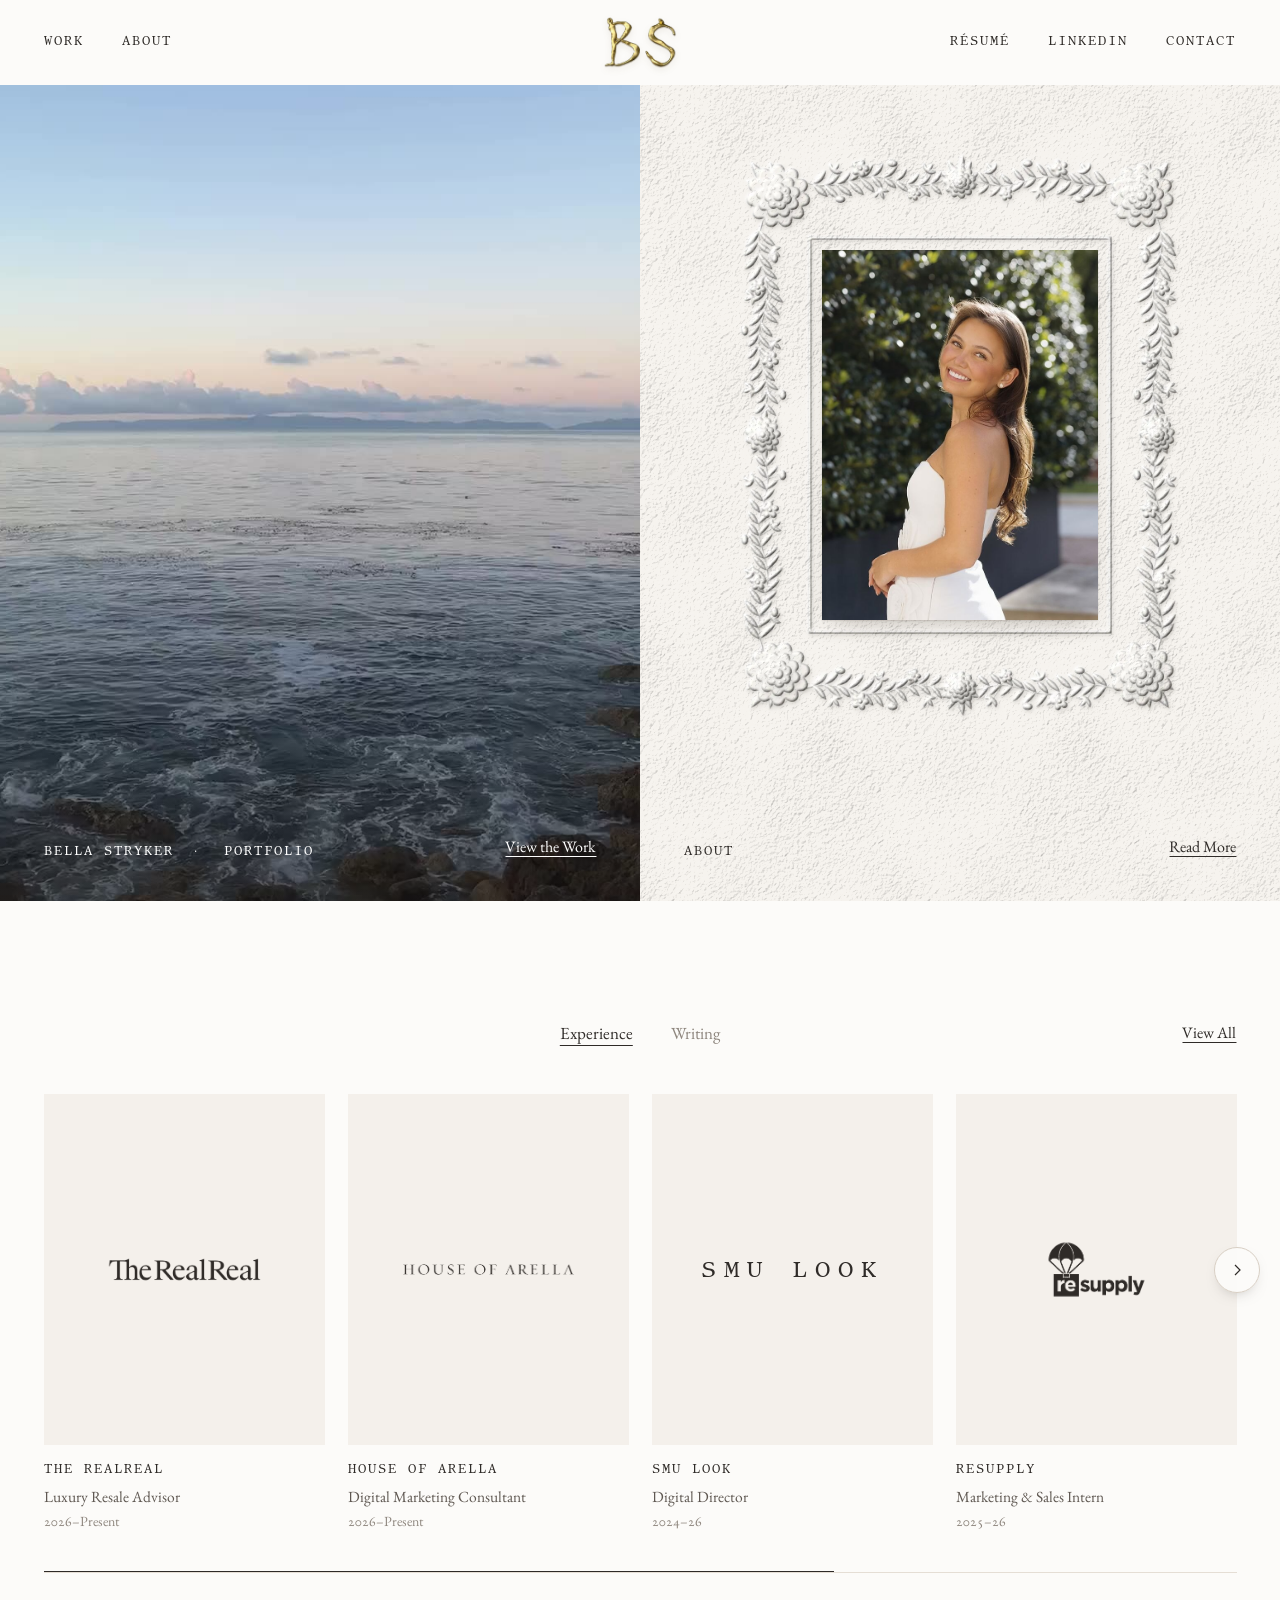
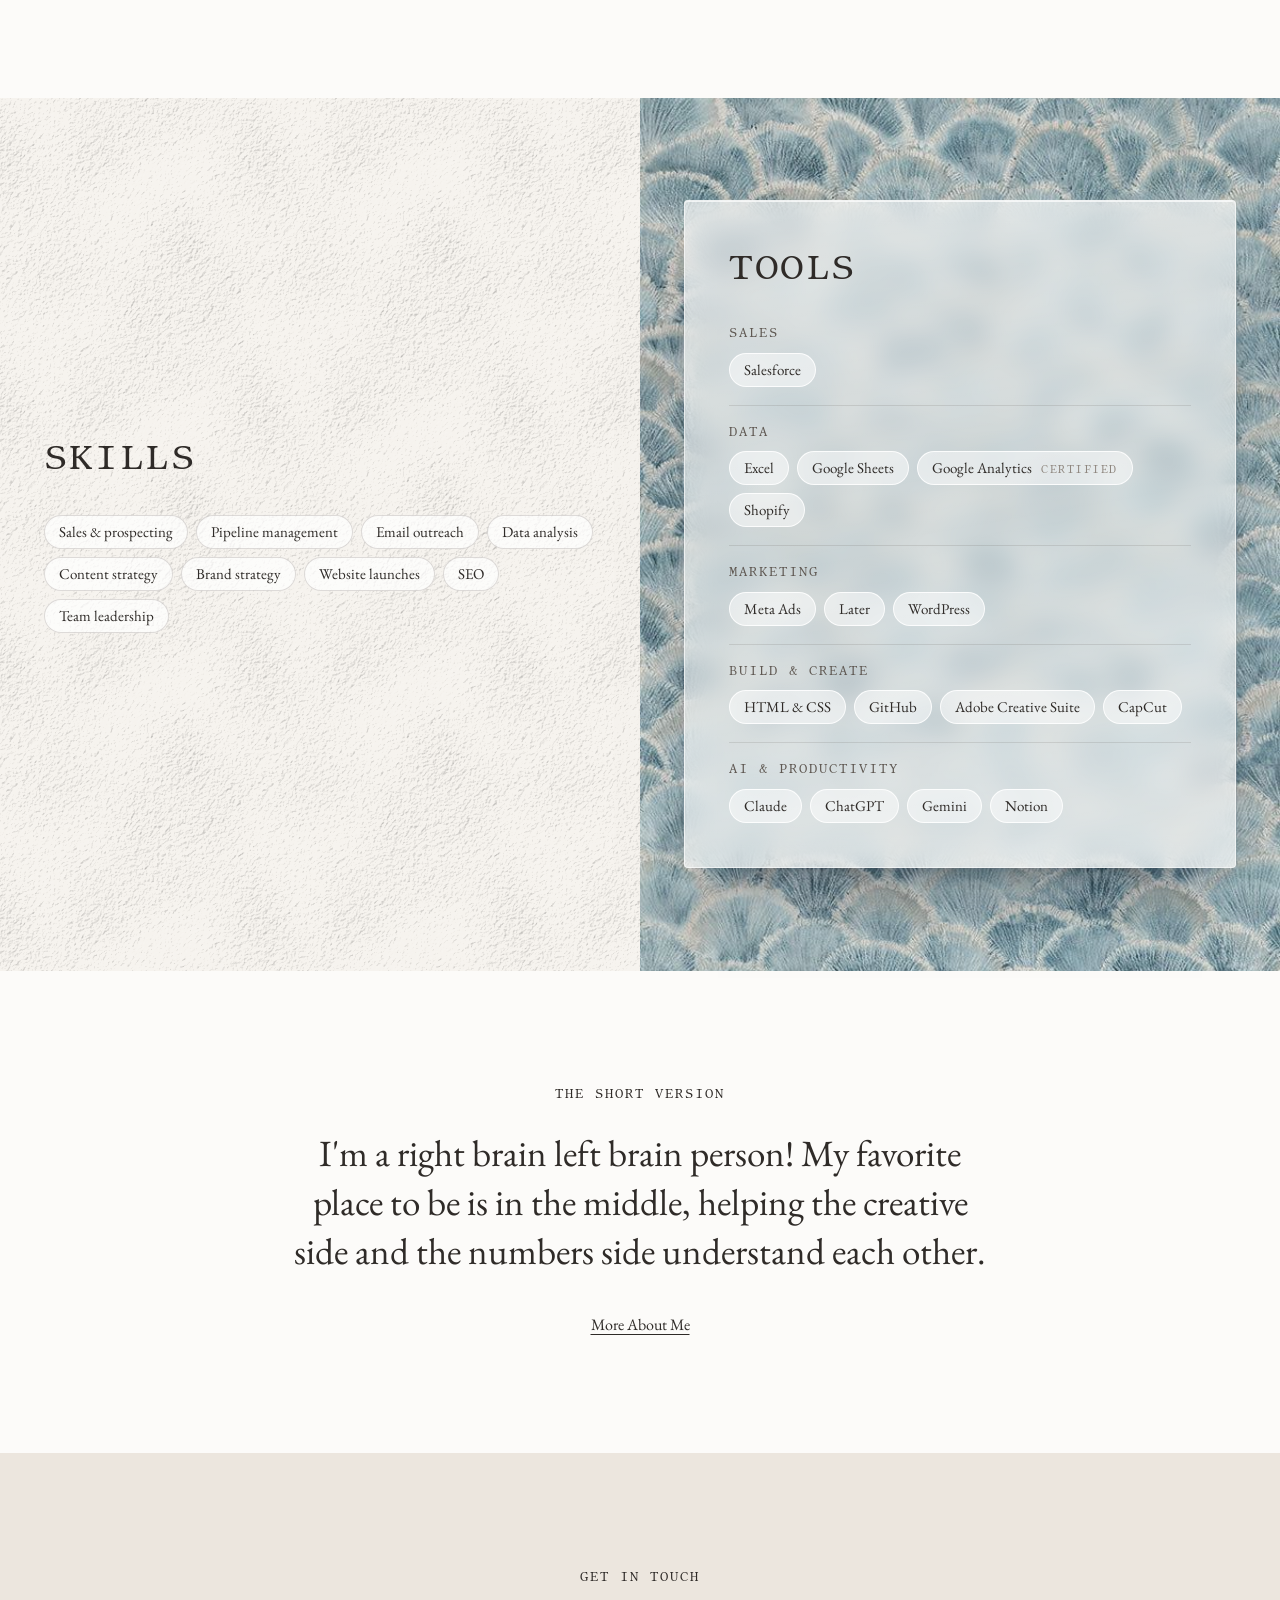
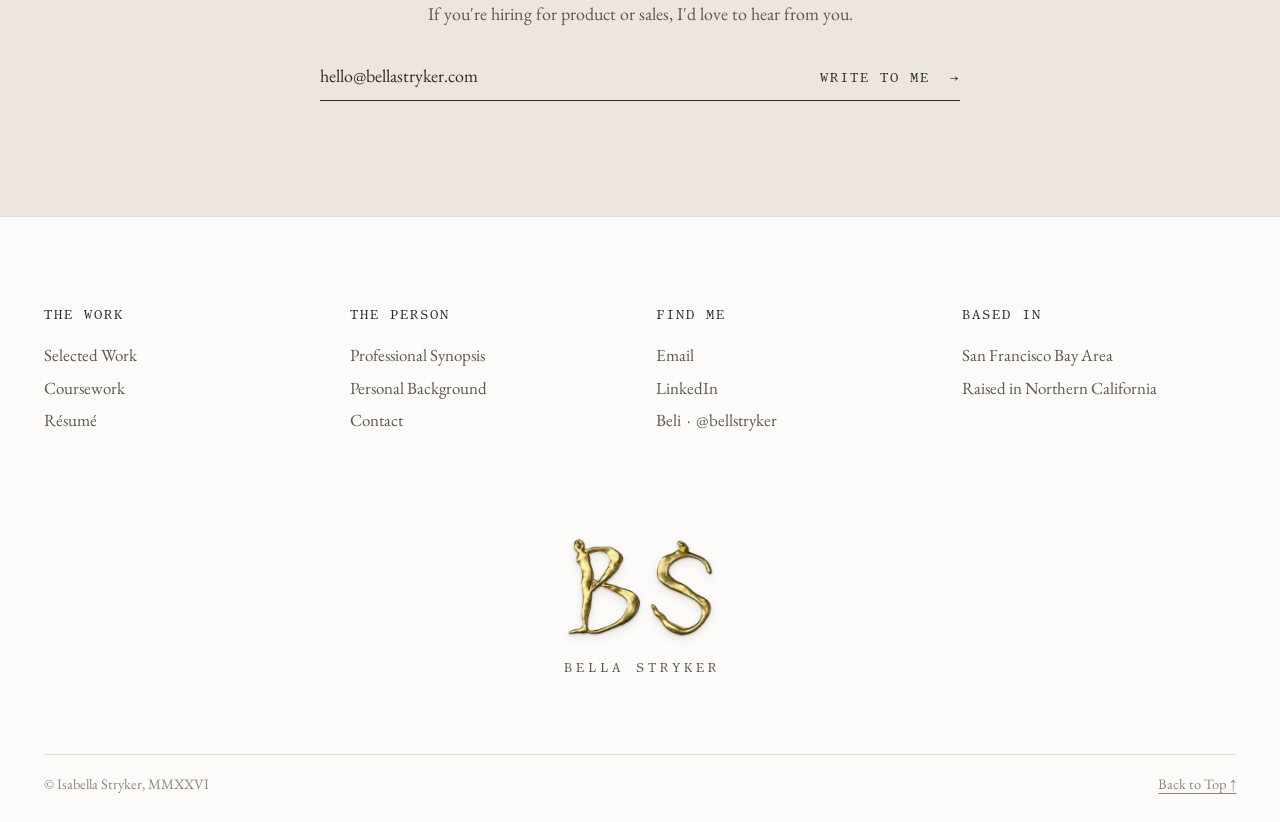
==== commit 8d37bec7: "House of Arella role: Digital Marketing Consultant Co-Authored-By: Claude Opus 5.5 <noreply@anthropi" ====
--- a/index.html
+++ b/index.html
@@ -134,7 +134,7 @@
               </div>
               <div class="card__body">
                 <h3 class="label card__title">House of Arella</h3>
-                <p class="card__sub">Digital Marketing Manager</p>
+                <p class="card__sub">Digital Marketing Consultant</p>
                 <p class="card__year">2026–Present</p>
               </div>
             </a>
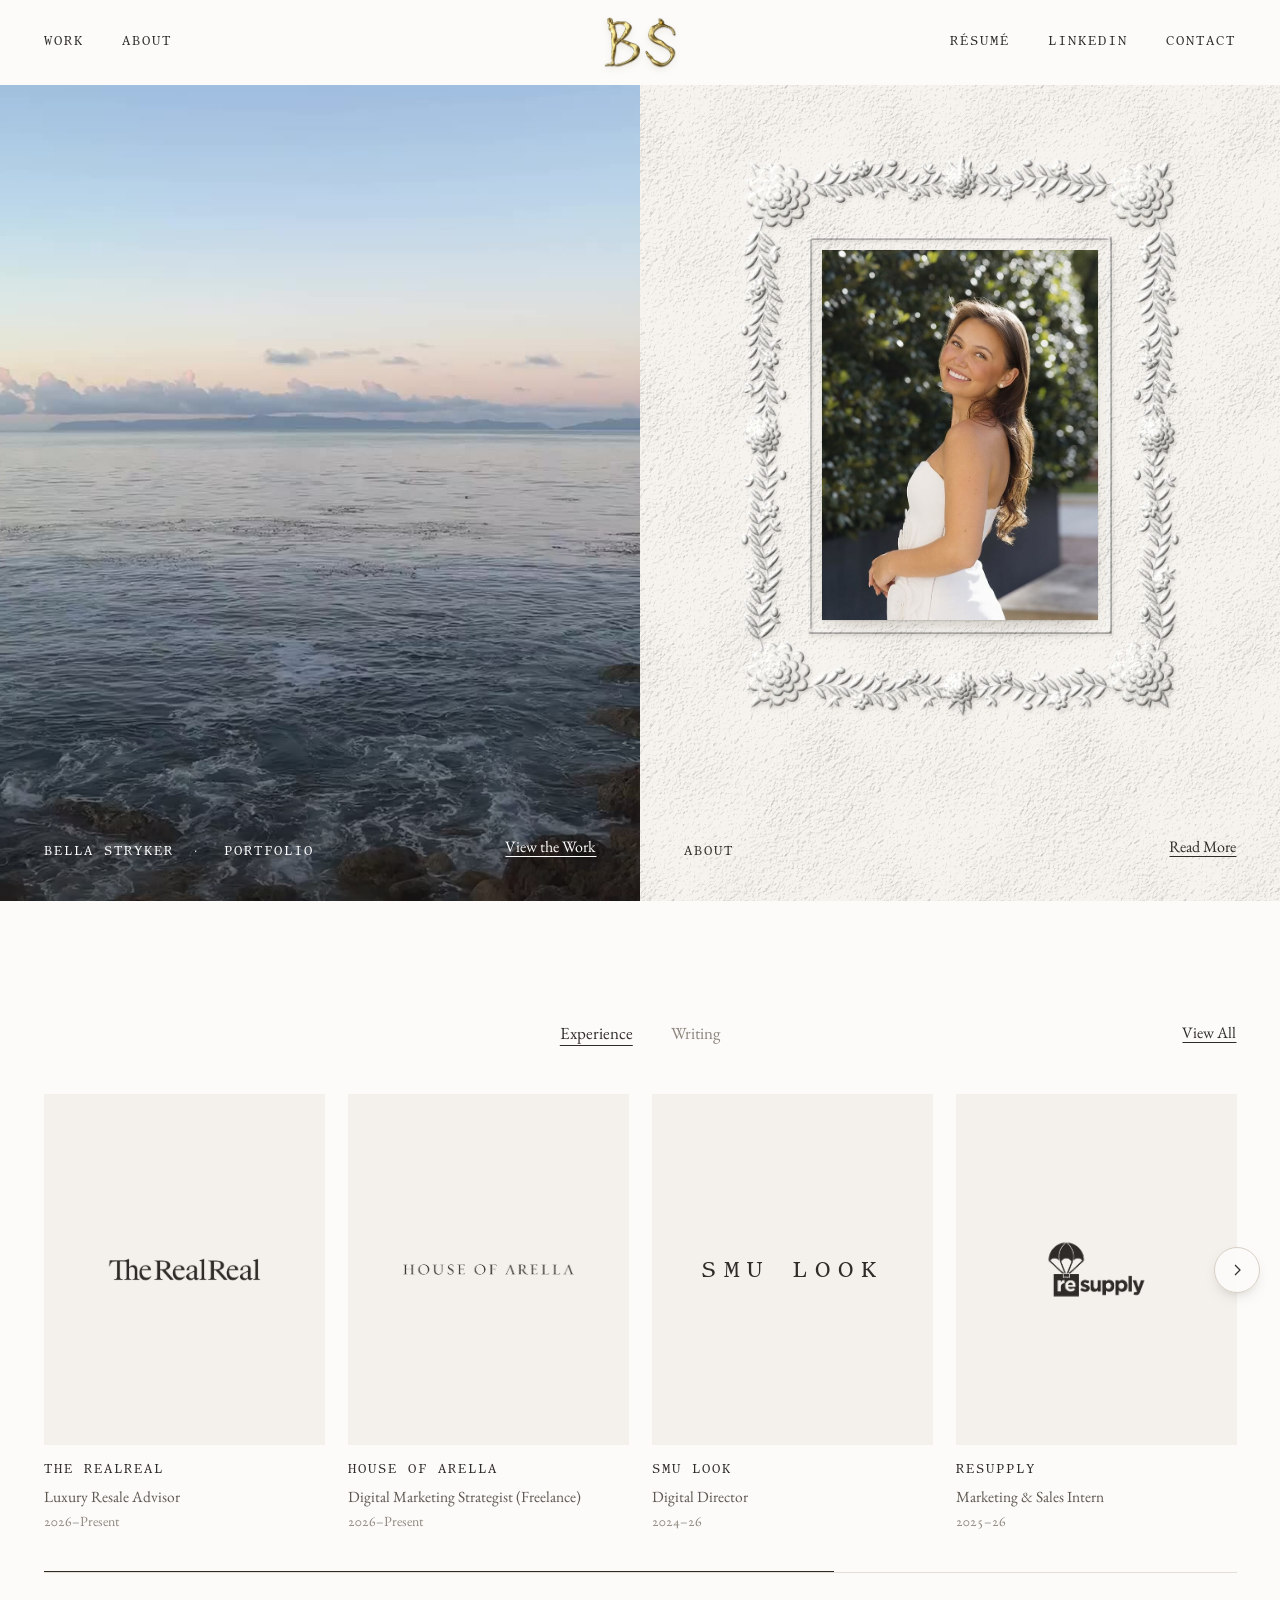
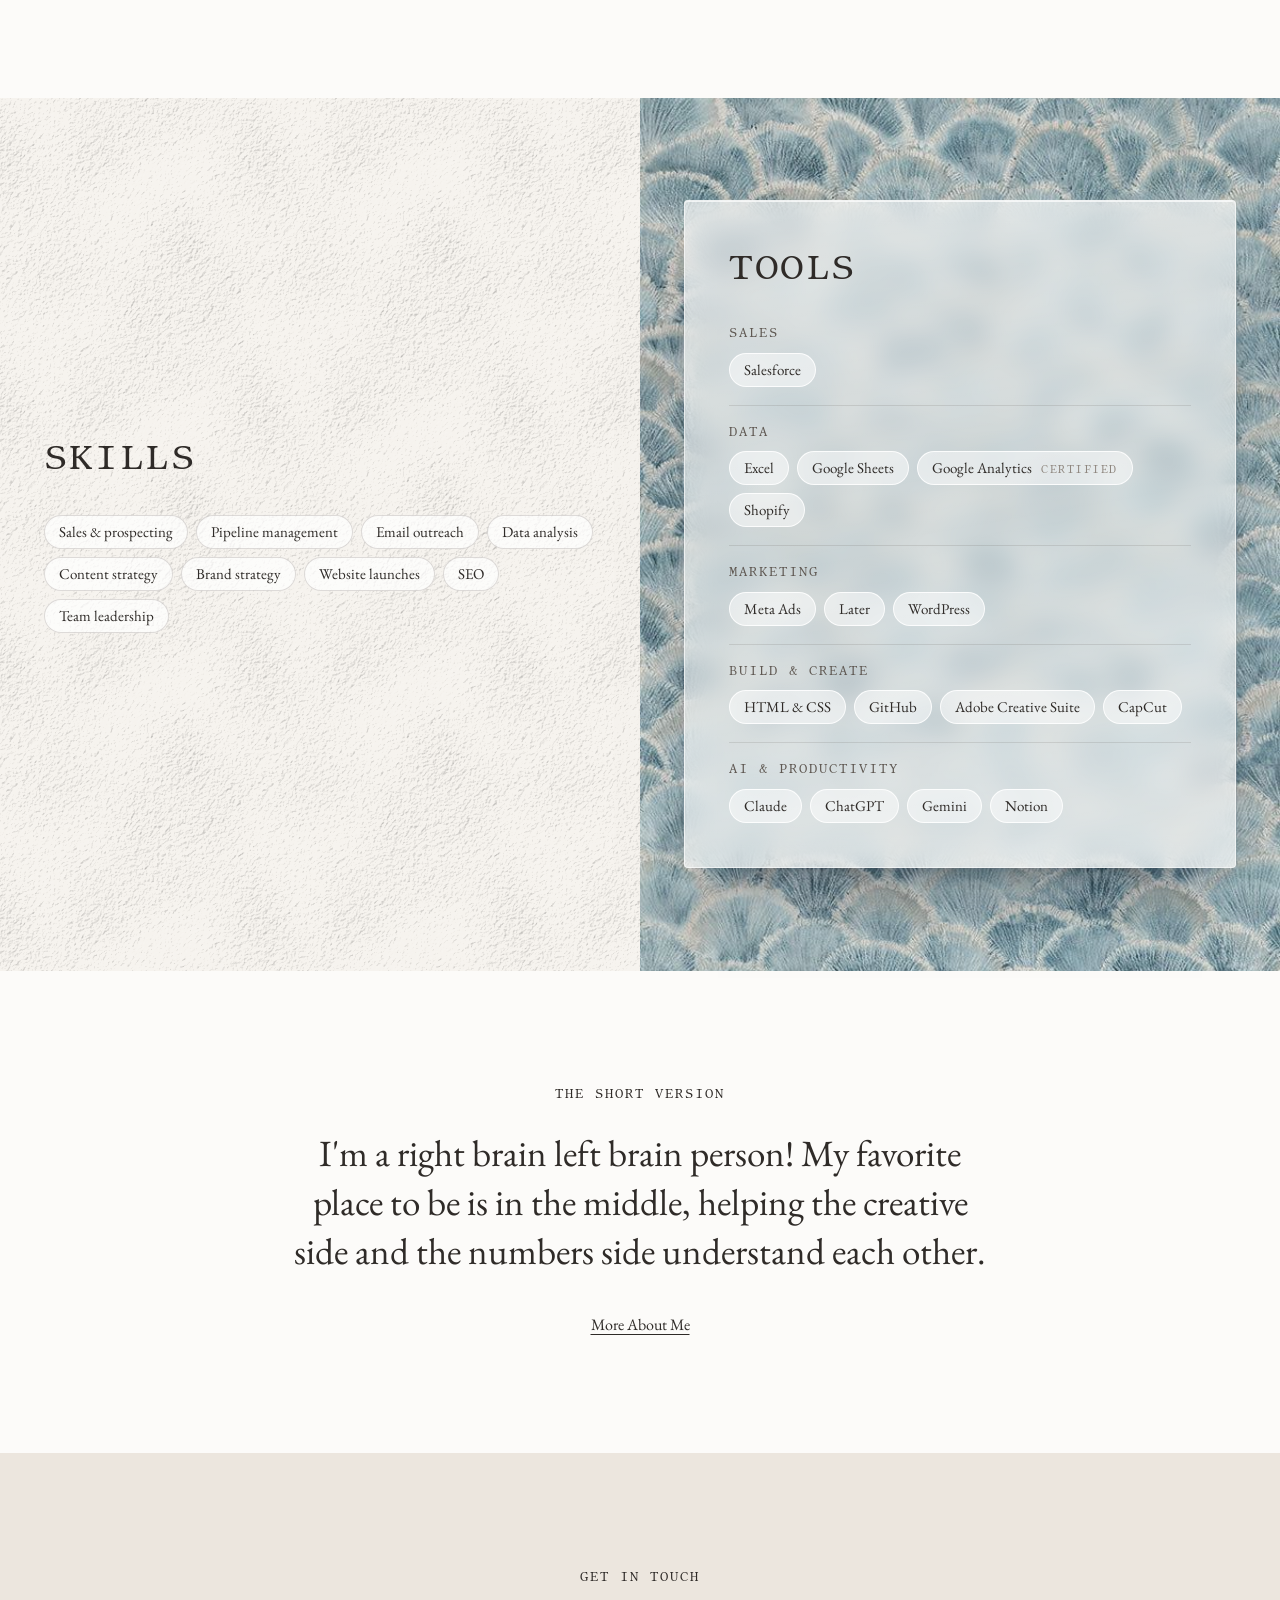
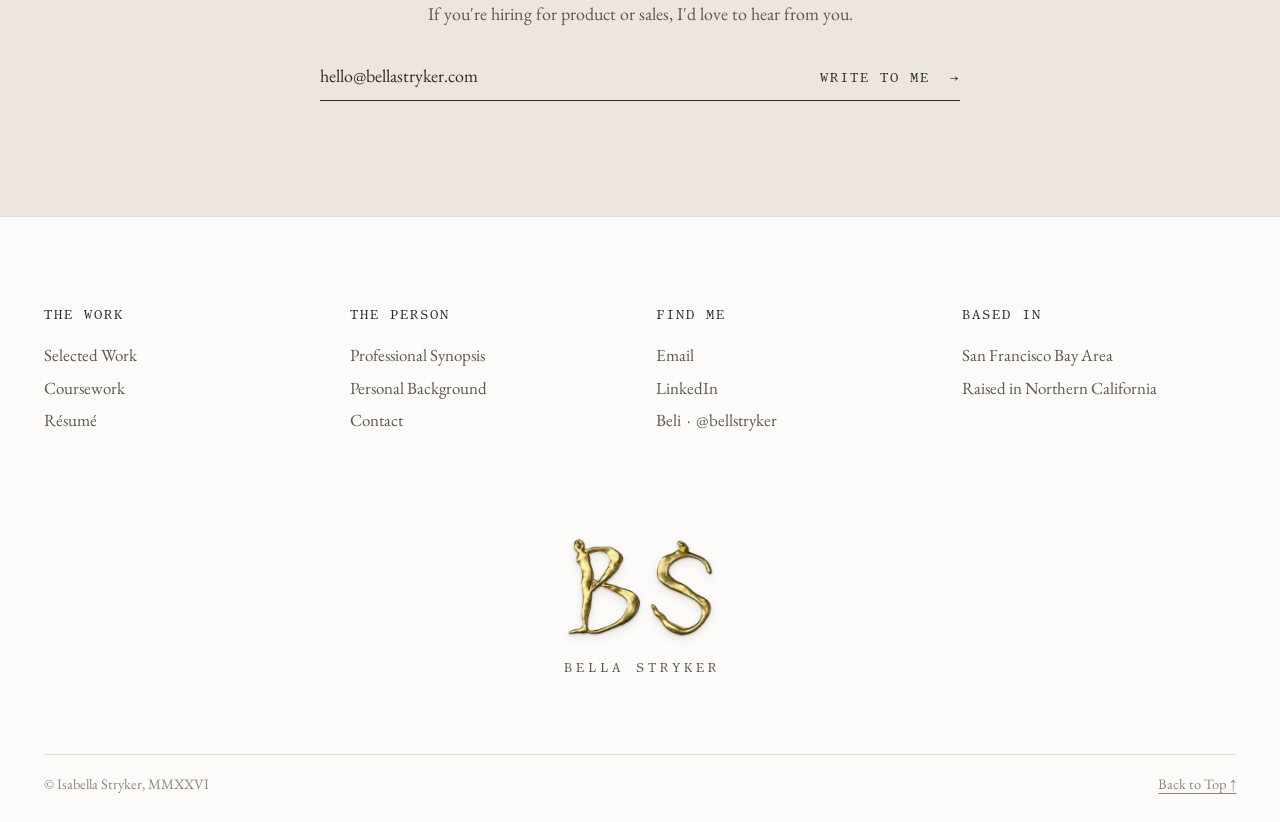
==== commit 673036c0: "House of Arella role: Digital Marketing Strategist (Freelance) Co-Authored-By: Claude Opus 5.5 <nore" ====
--- a/index.html
+++ b/index.html
@@ -134,7 +134,7 @@
               </div>
               <div class="card__body">
                 <h3 class="label card__title">House of Arella</h3>
-                <p class="card__sub">Digital Marketing Consultant</p>
+                <p class="card__sub">Digital Marketing Strategist (Freelance)</p>
                 <p class="card__year">2026–Present</p>
               </div>
             </a>
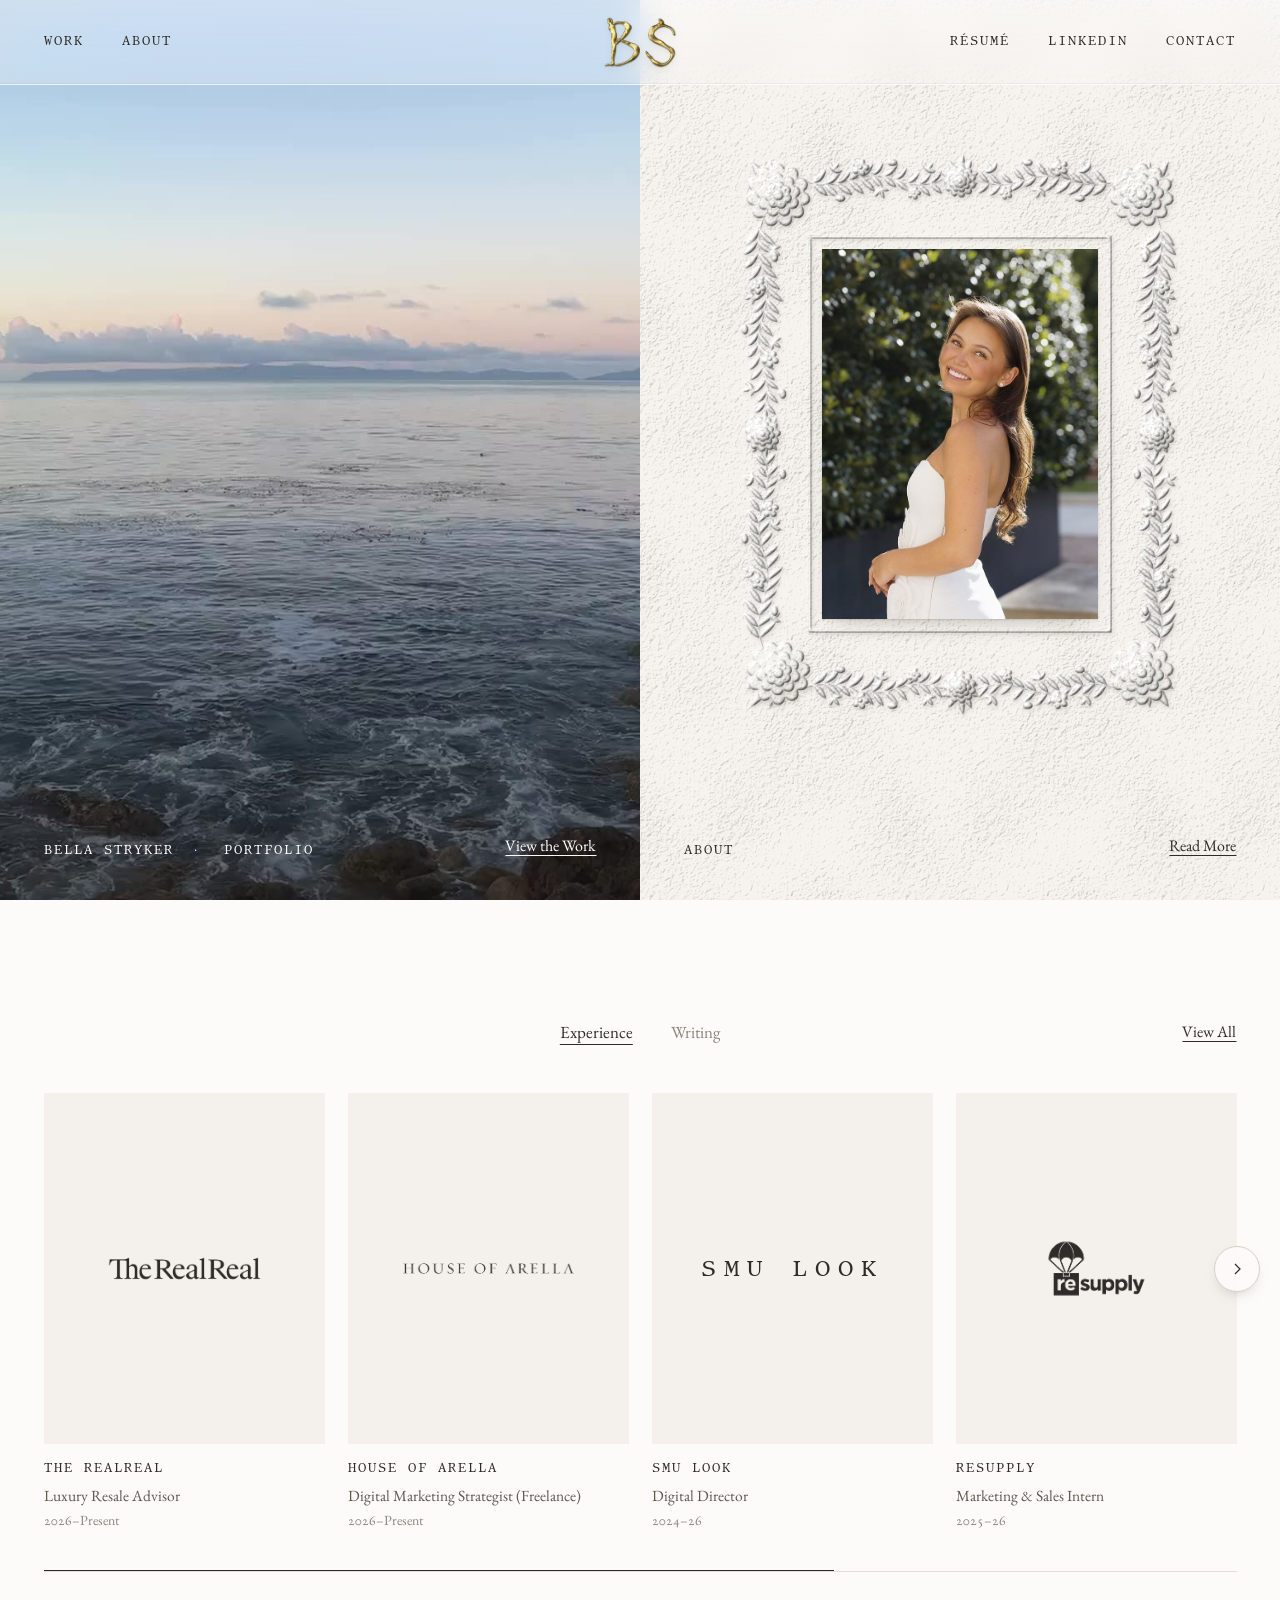
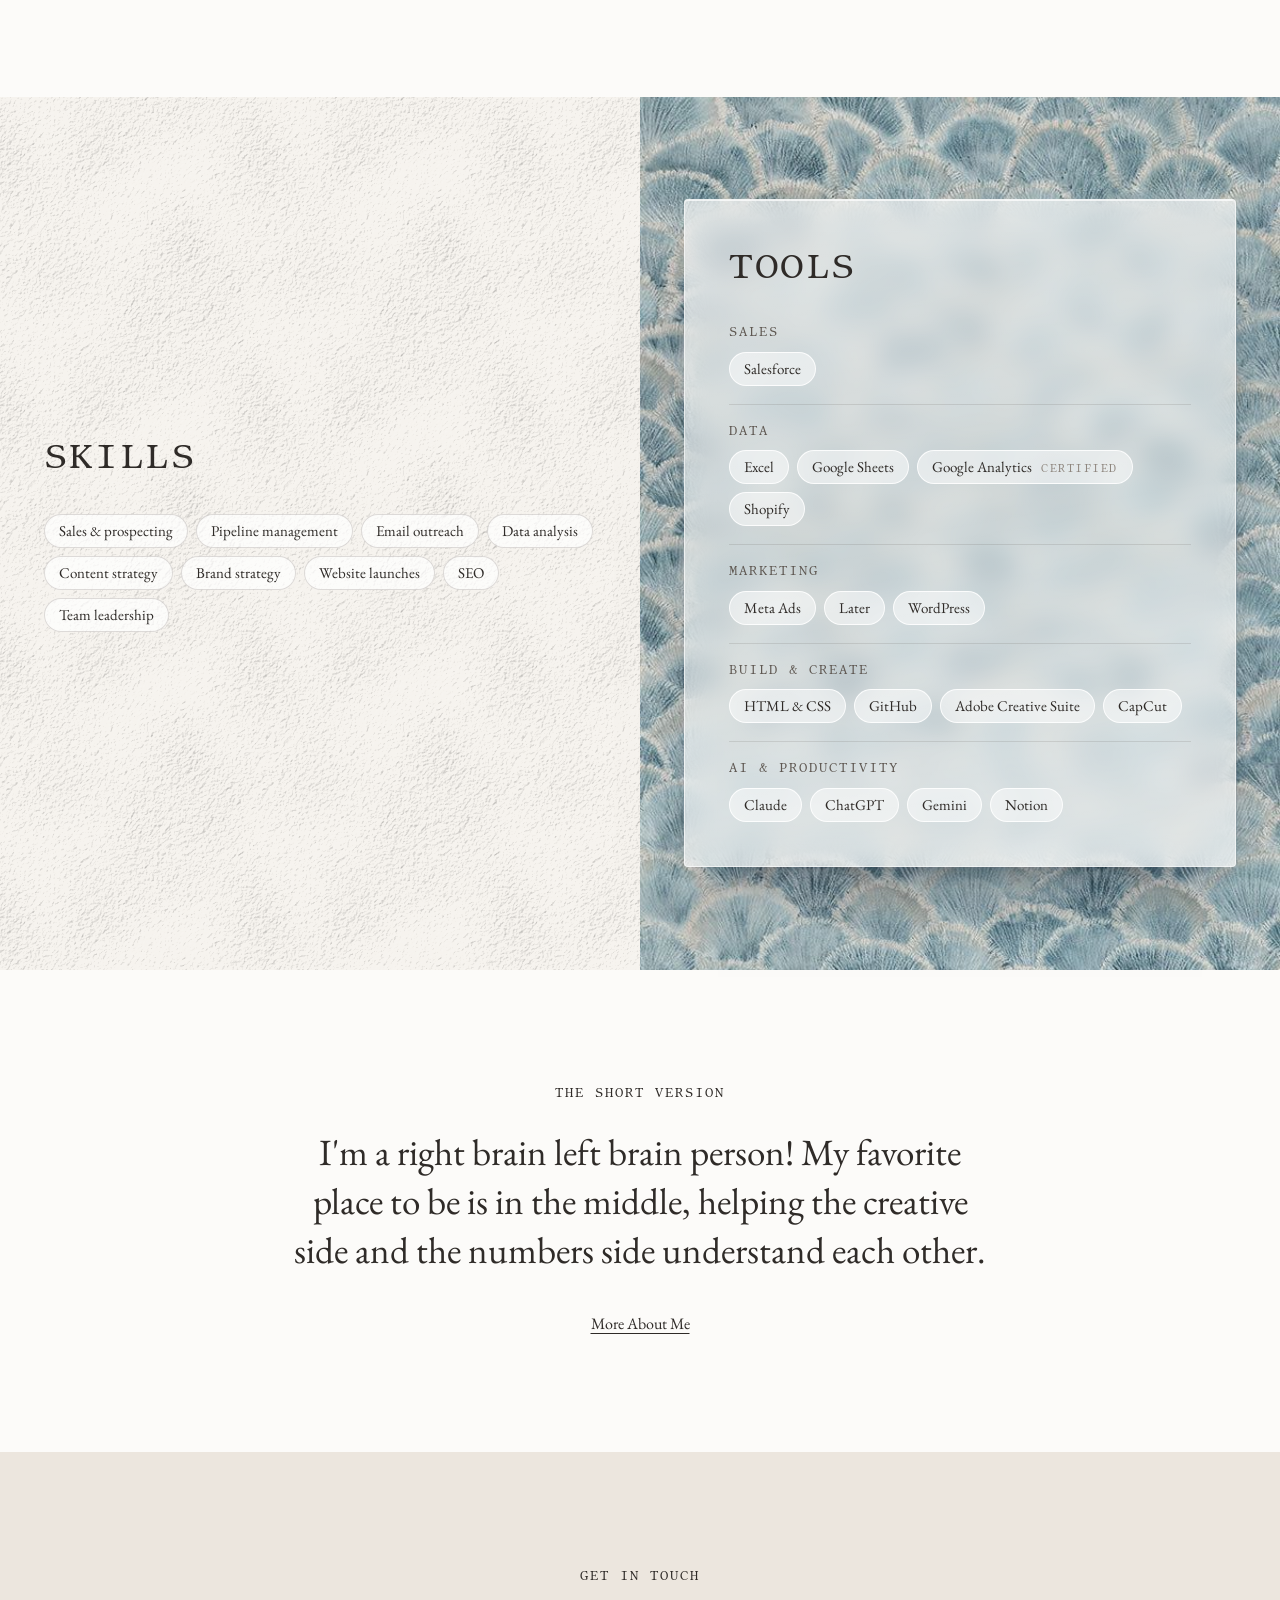
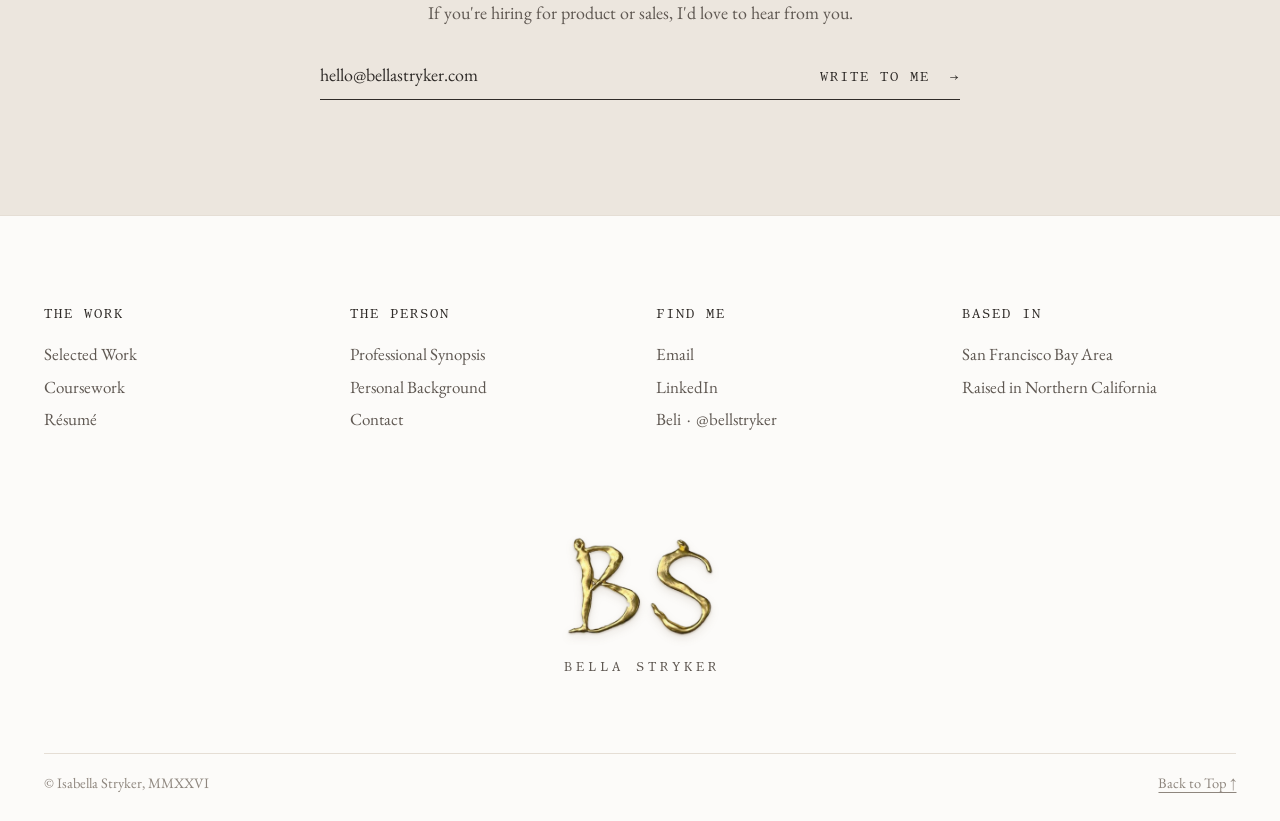
==== commit 24548b6a: "Header: frosted glass on every page; home hero runs under it Co-Authored-By: Claude Opus 5.5 <norepl" ====
--- a/index.html
+++ b/index.html
@@ -27,7 +27,7 @@
     })
   </script>
 </head>
-<body id="top">
+<body id="top" class="page-home">
   <a class="skip" href="#main">Skip to content</a>
 
 
--- a/css/styles.css
+++ b/css/styles.css
@@ -115,15 +115,31 @@
 .skip:focus { left: 12px; }
 
 /* -------- Header -------- */
+/* Frosted glass: the page shows through, softened, wherever it scrolls under the bar */
 .site-header {
   position: sticky;
   top: 0;
   z-index: 50;
-  background: var(--paper);
-  border-bottom: 1px solid transparent;
-  transition: border-color .3s var(--ease), background .3s var(--ease);
-}
-.site-header.is-scrolled { border-bottom-color: var(--hair); background: rgba(252, 251, 249, .96); backdrop-filter: blur(8px); }
+  background: linear-gradient(to bottom, rgba(255, 255, 255, .5), rgba(252, 251, 249, .32));
+  -webkit-backdrop-filter: blur(18px) saturate(1.2);
+  backdrop-filter: blur(18px) saturate(1.2);
+  border-bottom: 1px solid rgba(255, 255, 255, .55);
+  box-shadow: inset 0 -1px 0 rgba(47, 43, 40, .05);
+  transition: background .3s var(--ease), box-shadow .3s var(--ease);
+}
+.site-header.is-scrolled {
+  background: linear-gradient(to bottom, rgba(255, 255, 255, .62), rgba(252, 251, 249, .48));
+  box-shadow: inset 0 -1px 0 rgba(47, 43, 40, .08), 0 10px 28px -20px rgba(47, 43, 40, .35);
+}
+@supports not ((backdrop-filter: blur(1px)) or (-webkit-backdrop-filter: blur(1px))) {
+  .site-header, .site-header.is-scrolled { background: rgba(252, 251, 249, .94); }
+}
+/* Home: the hero runs up under the glass bar */
+.page-home .site-header { position: fixed; left: 0; right: 0; }
+@media (min-width: 901px) {
+  .page-home .split--hero { min-height: 100vh; min-height: 100svh; }
+  .page-home .split--hero .tile--paper { padding-top: var(--header-h); }
+}
 
 .site-header__inner {
   height: var(--header-h);
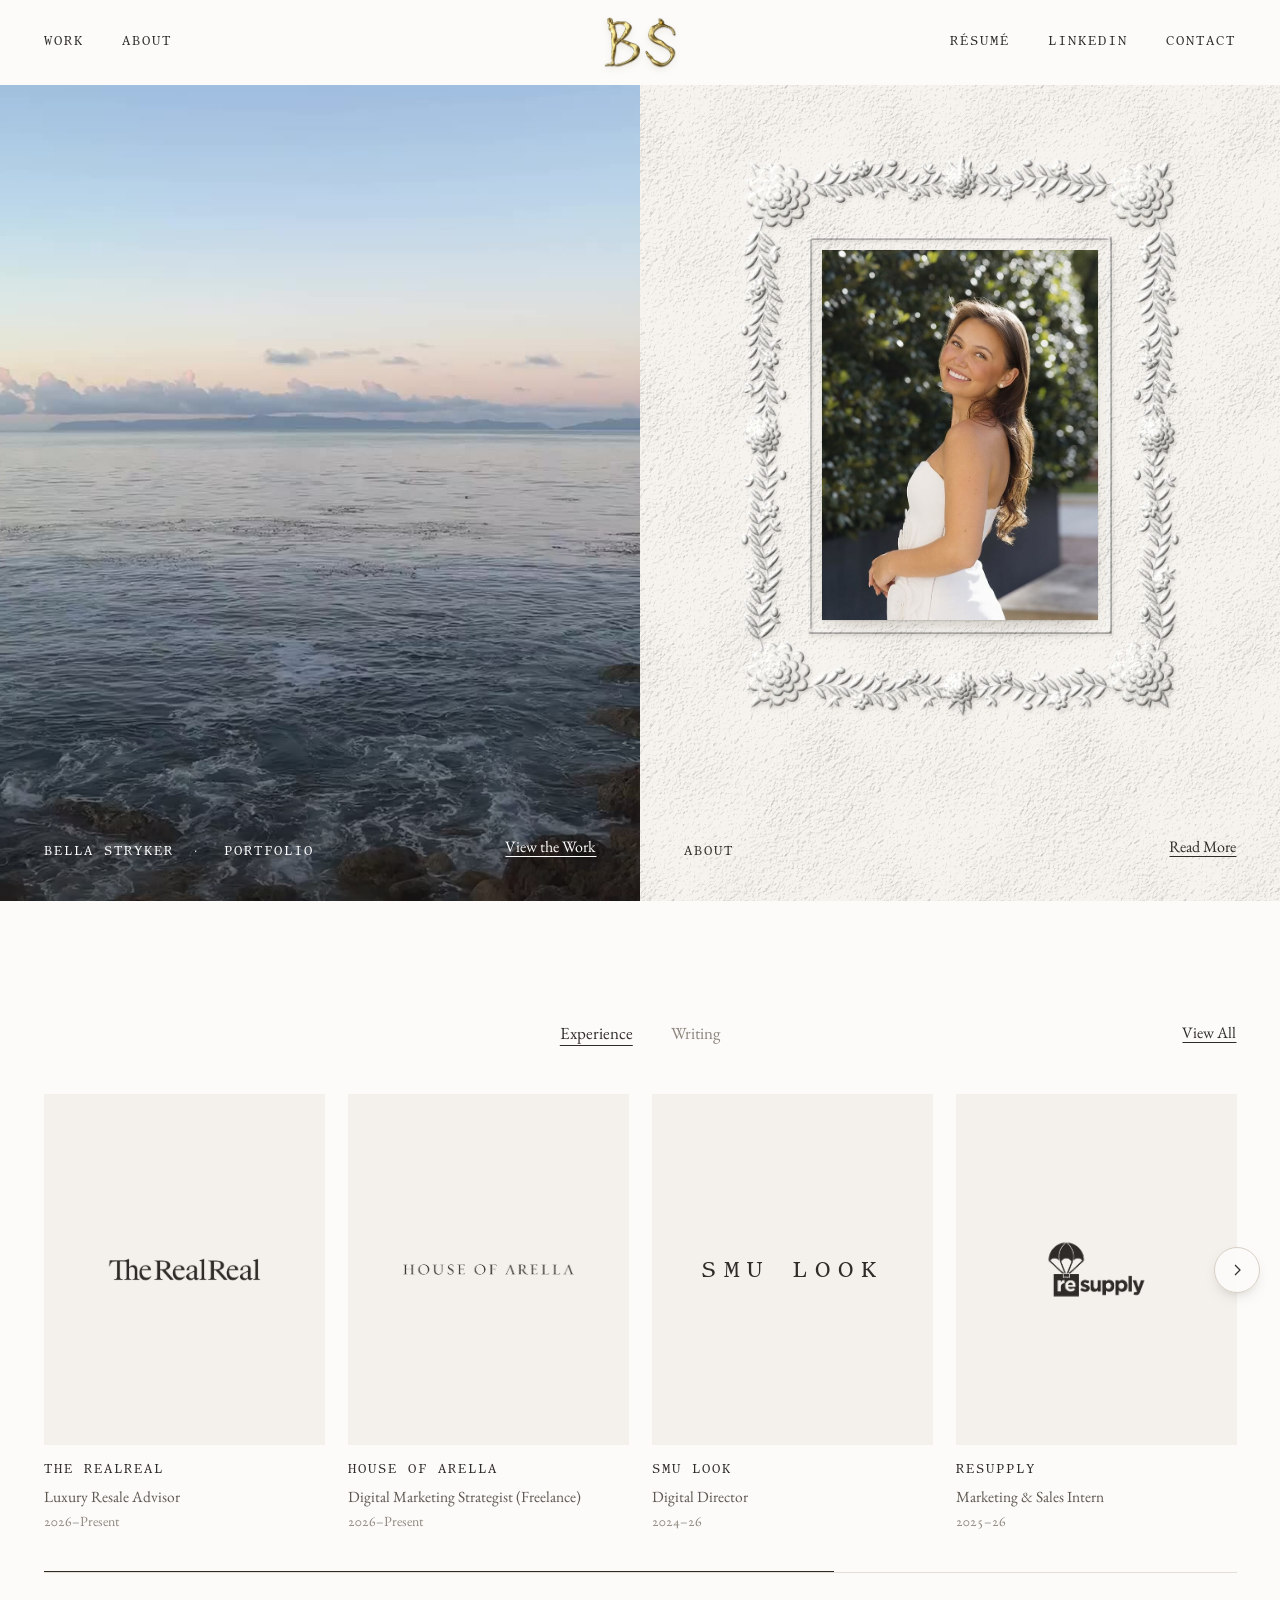
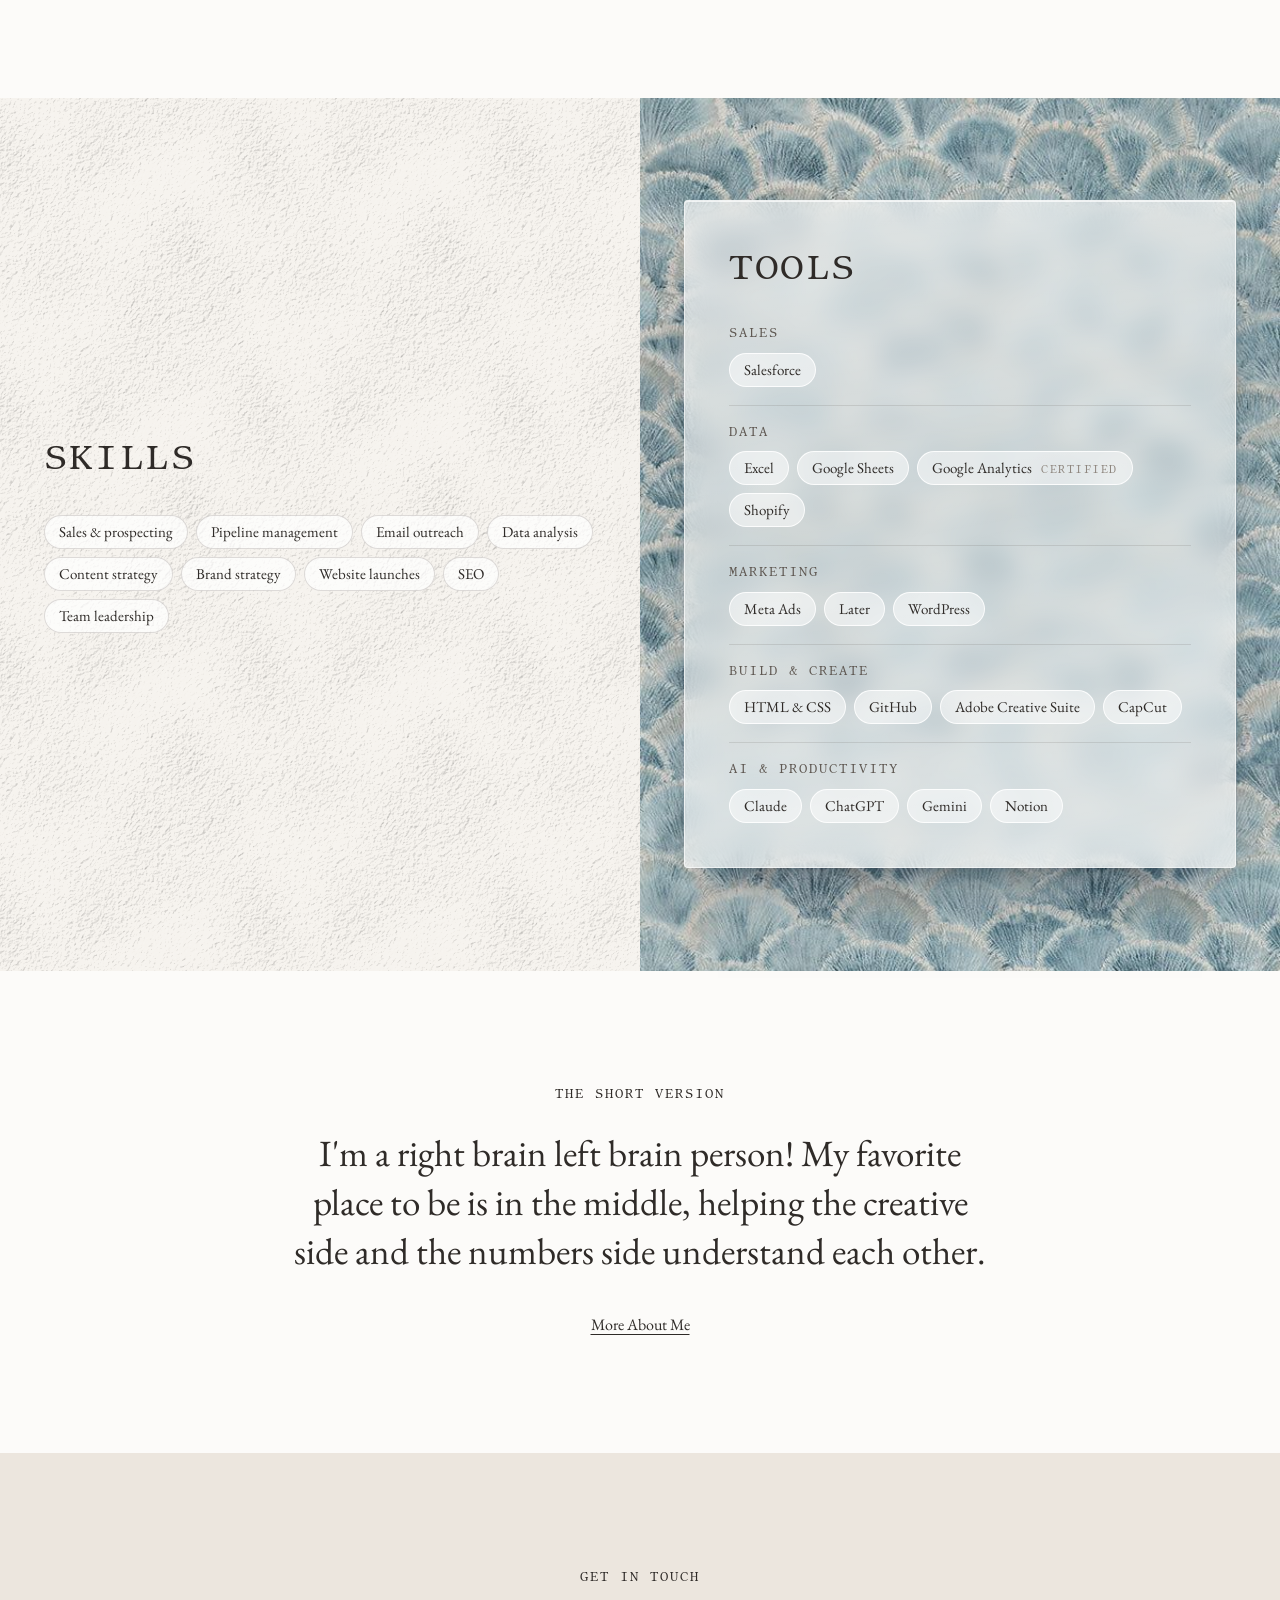
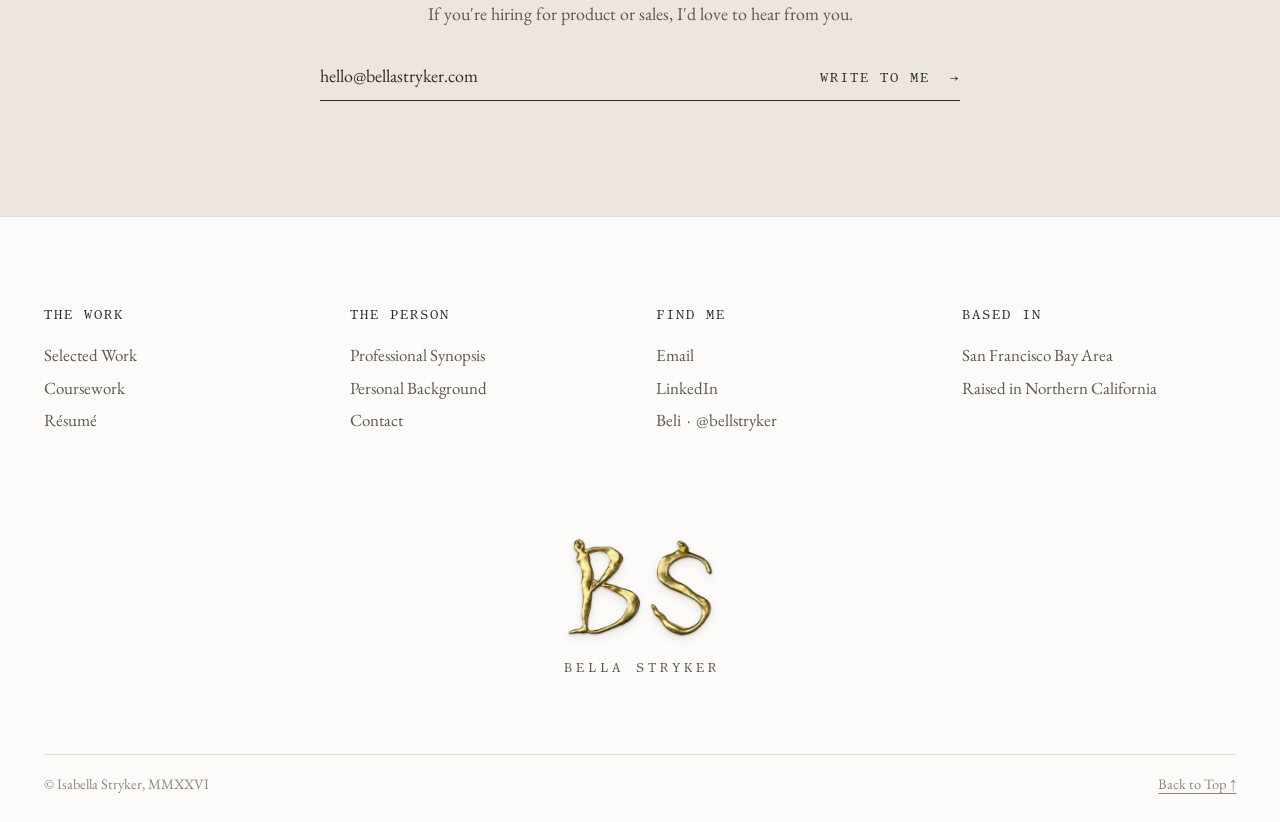
==== commit dd36af54: "Header: solid at the top of the page, frosted glass once you scroll Co-Authored-By: Claude Opus 5.5 " ====
--- a/index.html
+++ b/index.html
@@ -27,7 +27,7 @@
     })
   </script>
 </head>
-<body id="top" class="page-home">
+<body id="top">
   <a class="skip" href="#main">Skip to content</a>
 
 
--- a/css/styles.css
+++ b/css/styles.css
@@ -115,30 +115,24 @@
 .skip:focus { left: 12px; }
 
 /* -------- Header -------- */
-/* Frosted glass: the page shows through, softened, wherever it scrolls under the bar */
+/* Solid paper at the top of the page; frosted glass once you scroll (main.js adds .is-scrolled) */
 .site-header {
   position: sticky;
   top: 0;
   z-index: 50;
-  background: linear-gradient(to bottom, rgba(255, 255, 255, .5), rgba(252, 251, 249, .32));
+  background-color: var(--paper);
   -webkit-backdrop-filter: blur(18px) saturate(1.2);
   backdrop-filter: blur(18px) saturate(1.2);
-  border-bottom: 1px solid rgba(255, 255, 255, .55);
-  box-shadow: inset 0 -1px 0 rgba(47, 43, 40, .05);
-  transition: background .3s var(--ease), box-shadow .3s var(--ease);
+  border-bottom: 1px solid transparent;
+  transition: background-color .35s var(--ease), border-color .35s var(--ease), box-shadow .35s var(--ease);
 }
 .site-header.is-scrolled {
-  background: linear-gradient(to bottom, rgba(255, 255, 255, .62), rgba(252, 251, 249, .48));
+  background-color: rgba(252, 251, 249, .52);
+  border-bottom-color: rgba(255, 255, 255, .55);
   box-shadow: inset 0 -1px 0 rgba(47, 43, 40, .08), 0 10px 28px -20px rgba(47, 43, 40, .35);
 }
 @supports not ((backdrop-filter: blur(1px)) or (-webkit-backdrop-filter: blur(1px))) {
-  .site-header, .site-header.is-scrolled { background: rgba(252, 251, 249, .94); }
-}
-/* Home: the hero runs up under the glass bar */
-.page-home .site-header { position: fixed; left: 0; right: 0; }
-@media (min-width: 901px) {
-  .page-home .split--hero { min-height: 100vh; min-height: 100svh; }
-  .page-home .split--hero .tile--paper { padding-top: var(--header-h); }
+  .site-header.is-scrolled { background-color: rgba(252, 251, 249, .94); }
 }
 
 .site-header__inner {
